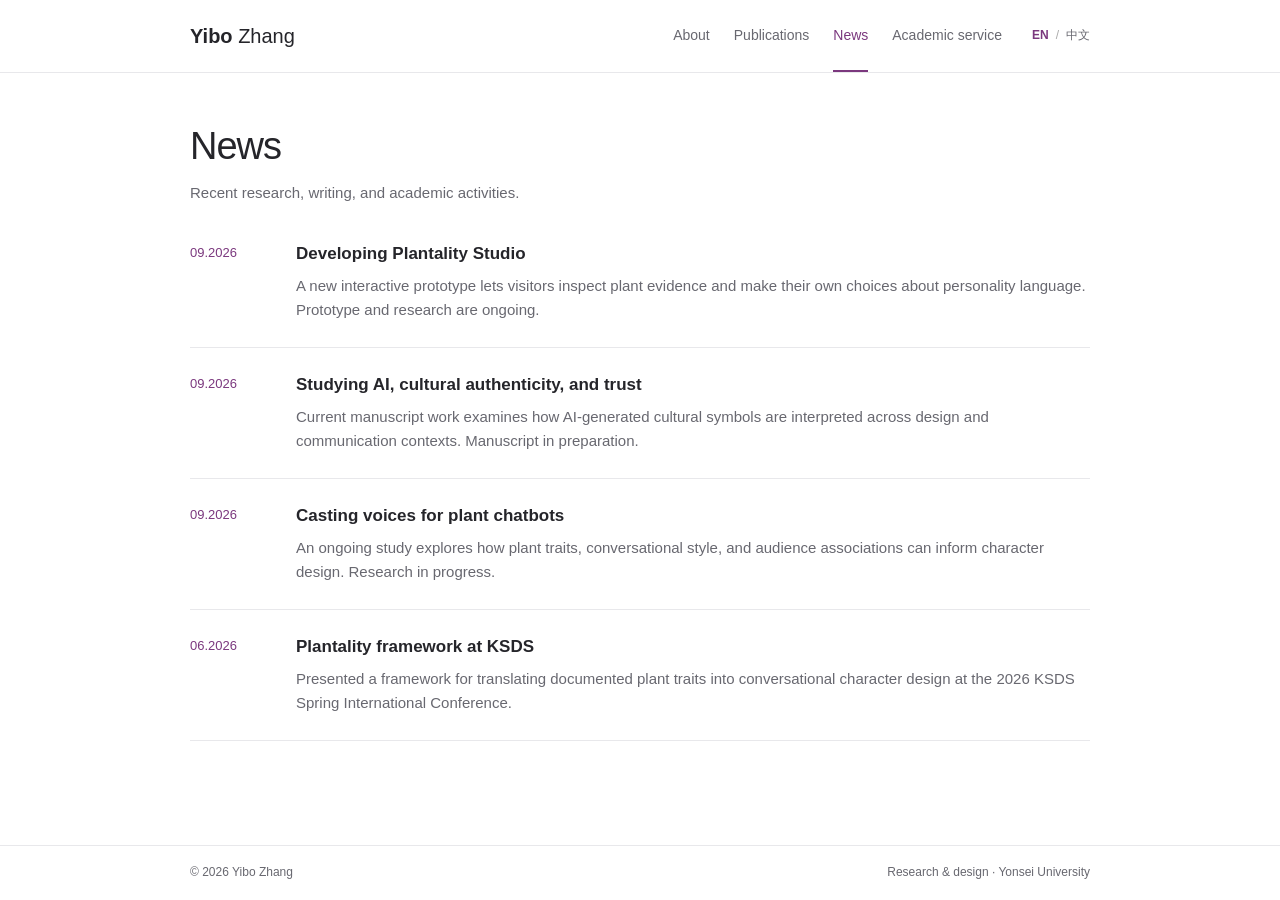
==== news.html @ 76201fa1 "Simplify academic homepage and update publication links Use a compact academic homepage with a small" ====
<!doctype html>
<html lang="en"><head><meta charset="utf-8"><meta name="viewport" content="width=device-width, initial-scale=1"><meta name="theme-color" content="#ffffff"><meta name="description" content="Yibo Zhang is a Ph.D. candidate in Visual Design at Yonsei University, researching human–AI interaction, more-than-human design, and inclusive experiences."><meta property="og:type" content="website"><meta property="og:title" content="Yibo Zhang · Yonsei University"><meta property="og:description" content="Ph.D. Candidate in Visual Design · Research and publications"><meta property="og:image" content="https://yibozhangdesign.github.io/assets/portrait.webp"><meta property="og:url" content="https://yibozhangdesign.github.io/news.html"><link rel="canonical" href="https://yibozhangdesign.github.io/news.html"><title>Yibo Zhang · Yonsei University</title><link rel="stylesheet" href="styles.css"><script type="application/ld+json">{"@context":"https://schema.org","@type":"Person","name":"Yibo Zhang","jobTitle":"Ph.D. Candidate in Visual Design","affiliation":{"@type":"Organization","name":"Yonsei University"},"url":"https://yibozhangdesign.github.io/"}</script><script src="script.js" defer></script></head>
<body data-page="news"><a class="skip-link" href="#main" data-i18n="skip">Skip to content</a><header class="site-header"><div class="nav-shell"><a class="site-name" href="index.html"><strong>Yibo</strong> Zhang</a><button class="menu-toggle" type="button" aria-expanded="false" aria-controls="primary-nav" data-i18n="menu">Menu</button><nav id="primary-nav" aria-label="Primary navigation"><a href="index.html" data-i18n="about">About</a><a href="publications.html" data-i18n="publications">Publications</a><a href="news.html" data-i18n="news" aria-current="page">News</a><a href="service.html" data-i18n="service">Academic service</a></nav><div class="language" role="group" aria-label="Language"><button type="button" data-lang="en" aria-pressed="true">EN</button><span aria-hidden="true">/</span><button type="button" data-lang="zh" aria-pressed="false">中文</button></div></div></header>
<main id="main" class="page"><header class="page-heading"><h1 data-i18n="news">News</h1><p class="page-description" data-i18n="newsIntro">Recent research, writing, and academic activities.</p></header><div id="updates-list"></div></main>
<footer class="site-footer"><div class="footer-inner"><span>© 2026 Yibo Zhang</span><span data-i18n="footer">Research &amp; design · Yonsei University</span></div></footer></body></html>
---- styles.css ----
:root{--ink:#25252a;--muted:#686870;--accent:#7b387e;--line:#e8e8eb;--paper:#fff;--soft:#f7f4f8;--width:900px}
*{box-sizing:border-box}html{scroll-behavior:smooth}body{margin:0;background:var(--paper);color:var(--ink);font-family:-apple-system,BlinkMacSystemFont,"Segoe UI","Noto Sans SC","Microsoft YaHei",sans-serif;font-size:16px;line-height:1.65;min-height:100vh;display:flex;flex-direction:column}a{color:var(--accent);text-decoration:none;text-underline-offset:4px}a:hover{text-decoration:underline}button{font:inherit;color:inherit;cursor:pointer}a:focus-visible,button:focus-visible{outline:2px solid var(--accent);outline-offset:4px}.skip-link{position:fixed;top:-100px;left:20px;z-index:20;padding:10px 20px;background:var(--paper);border:1px solid var(--accent)}.skip-link:focus{top:10px}.site-header{border-bottom:1px solid var(--line);background:var(--paper)}.nav-shell{max-width:var(--width);min-height:72px;margin:auto;display:flex;align-items:center;gap:30px}.site-name{font-size:20px;font-weight:300;white-space:nowrap;color:var(--ink);margin-right:auto}.site-name strong{font-weight:650}#primary-nav{display:flex;align-items:center;gap:24px}#primary-nav a{font-size:14px;color:var(--muted);padding:24px 0;position:relative;white-space:nowrap}#primary-nav a[aria-current="page"]{color:var(--accent)}#primary-nav a[aria-current="page"]:after{content:"";position:absolute;height:2px;background:var(--accent);bottom:0;left:0;right:0}.language{display:flex;gap:7px;align-items:center;font-size:12px;color:#aaa;white-space:nowrap}.language button{padding:6px 0;background:none;border:0;color:var(--muted);font-size:12px}.language button[aria-pressed="true"]{color:var(--accent);font-weight:650}.menu-toggle{display:none}.page{width:min(var(--width),calc(100% - 48px));margin:0 auto;padding:50px 0 72px;flex:1}.page-heading{margin-bottom:35px}.page-heading h1{margin:0 0 7px;font-size:38px;line-height:1.22;letter-spacing:-1px;font-weight:400}.home-page .page-heading h1{font-size:44px;font-weight:300}.page-heading h1 strong{font-weight:680}.affiliation{color:var(--accent);margin:8px 0 0;font-size:16px}.page-description{color:var(--muted);margin:12px 0 0;font-size:15px}.profile{display:grid;grid-template-columns:minmax(0,1fr) 190px;gap:48px;align-items:start}.bio p{margin:0 0 19px}.bio-lead{font-size:17px}.portrait{margin:2px 0 0}.portrait img{width:190px;height:190px;display:block;object-fit:cover;border-radius:4px}.portrait figcaption{font-size:12px;margin-top:11px;color:var(--muted);letter-spacing:.2px}.small-heading{font-size:17px;font-weight:600;margin:27px 0 8px}.interests{margin:0;padding-left:20px;font-size:15px}.interests li{margin:3px 0}.interests li::marker{color:var(--accent)}.home-links{display:flex;flex-wrap:wrap;gap:13px 26px;border-top:1px solid var(--line);margin-top:33px;padding-top:22px;font-size:14px}.home-links a:first-child{font-weight:600}.site-footer{border-top:1px solid var(--line);color:var(--muted);font-size:12px}.footer-inner{max-width:var(--width);margin:auto;display:flex;justify-content:space-between;gap:20px;padding:17px 0}.publication-tools{display:flex;align-items:center;justify-content:space-between;gap:20px;border-bottom:1px solid var(--line);padding-bottom:18px;margin-bottom:28px}.filters{display:flex;gap:7px;flex-wrap:wrap}.filters button{background:none;border:1px solid transparent;border-radius:3px;padding:5px 12px;font-size:13px;color:var(--muted)}.filters button[aria-pressed="true"]{background:var(--soft);border-color:#e8d9e9;color:var(--accent)}.filters button:hover{background:var(--soft)}.count{font-size:12px;color:var(--muted);margin:0;white-space:nowrap}.publication-year{display:grid;grid-template-columns:72px minmax(0,1fr);gap:22px;margin-bottom:34px}.publication-year>h2{font-weight:500;font-size:23px;color:var(--muted);margin:0;line-height:1.35}.publication{margin:0 0 27px;padding:0 0 25px;border-bottom:1px solid var(--line)}.publication:last-child{margin-bottom:0}.publication h3{font-size:16px;line-height:1.5;font-weight:600;margin:0 0 7px}.publication h3 a{color:var(--ink)}.publication h3 a:hover{color:var(--accent)}.authors{font-size:14px;margin:0 0 4px;color:var(--muted)}.authors strong{color:var(--ink);font-weight:600}.venue{margin:0;font-style:italic;font-size:13px;color:var(--muted)}.status{display:inline-block;font-style:normal;font-size:11px;background:var(--soft);color:var(--accent);padding:1px 7px;margin-left:9px;border-radius:3px}.paper-links{display:flex;align-items:baseline;flex-wrap:wrap;gap:12px;margin-top:9px;font-size:12px}.paper-links>a{border:1px solid #dbcbdc;border-radius:3px;padding:1px 8px}.paper-links>a:hover{background:var(--soft);text-decoration:none}.pending-link{color:var(--muted);font-size:11px}.publication-note{font-size:12px;color:var(--muted);margin:12px 0 0;max-width:720px}.news-item{display:grid;grid-template-columns:82px minmax(0,1fr);gap:24px;border-bottom:1px solid var(--line);padding:24px 0}.news-item:first-child{padding-top:0}.news-item time{color:var(--accent);font-size:13px;line-height:1.8}.news-item h2{font-size:17px;font-weight:600;line-height:1.5;margin:0 0 7px}.news-item p{font-size:15px;color:var(--muted);margin:0}.service-section{margin:0 0 38px}.service-section h2{font-size:22px;font-weight:500;margin:0 0 15px;letter-spacing:-.3px}.record-list{margin:0}.record-list>div{display:grid;grid-template-columns:82px minmax(0,1fr);gap:24px;padding:14px 0;border-bottom:1px solid var(--line)}.record-list dt{color:var(--muted);font-size:13px}.record-list dd{margin:0}.record-list strong{display:block;font-size:15px;font-weight:600}.record-list dd span{font-size:13px;color:var(--muted)}.honor-list{margin:0;padding-left:20px;font-size:14px;color:var(--muted)}.honor-list li{margin:9px 0}.honor-list li::marker{color:var(--accent)}
@media(min-width:1100px){.home-page{padding-top:60px;padding-bottom:62px}}
@media(max-width:960px){.nav-shell,.footer-inner{margin-left:24px;margin-right:24px}.nav-shell{gap:24px}#primary-nav{gap:20px}.profile{gap:35px}}
@media(max-width:700px){.nav-shell{min-height:65px;gap:18px;flex-wrap:wrap;position:relative}.site-name{font-size:19px}.menu-toggle{display:block;border:0;background:none;color:var(--muted);font-size:13px;padding:7px 0}.language{order:2}#primary-nav{display:none;order:3;width:100%;padding:0 0 14px;gap:18px;flex-wrap:wrap}#primary-nav.open{display:flex}#primary-nav a{padding:7px 0;font-size:13px}.page{padding-top:33px;padding-bottom:45px}.page-heading{margin-bottom:26px}.page-heading h1{font-size:32px}.home-page .page-heading h1{font-size:38px}.affiliation{font-size:14px}.profile{grid-template-columns:minmax(0,1fr) 140px;gap:22px}.portrait img{width:140px;height:140px}.portrait figcaption{font-size:11px}.bio p{font-size:15px}.bio-lead{font-size:16px}.interests{font-size:14px}.home-links{font-size:13px;gap:12px 22px}.footer-inner{font-size:11px;flex-wrap:wrap;padding:15px 0;gap:4px 20px}.publication-year{grid-template-columns:55px minmax(0,1fr);gap:16px}.publication-year>h2{font-size:20px}.publication-tools{gap:10px}.filters{gap:0}.filters button{padding:5px 9px}.news-item,.record-list>div{grid-template-columns:65px minmax(0,1fr);gap:15px}}
@media(max-width:480px){.profile{display:flex;flex-direction:column;gap:25px}.portrait{order:-1;display:flex;align-items:end;gap:16px}.portrait img{width:120px;height:120px}.portrait figcaption{margin-bottom:4px}.page-heading{margin-bottom:24px}.small-heading{margin-top:21px}.home-links{margin-top:25px;padding-top:20px}.publication-year{display:block}.publication-year>h2{margin-bottom:18px}.publication h3{font-size:15px}.authors{font-size:13px}.publication-note{font-size:11px}.count{font-size:11px}.news-item{display:block}.news-item time{display:block;margin-bottom:7px}.news-item h2{font-size:16px}.news-item p{font-size:14px}}
@media(prefers-reduced-motion:reduce){html{scroll-behavior:auto}}
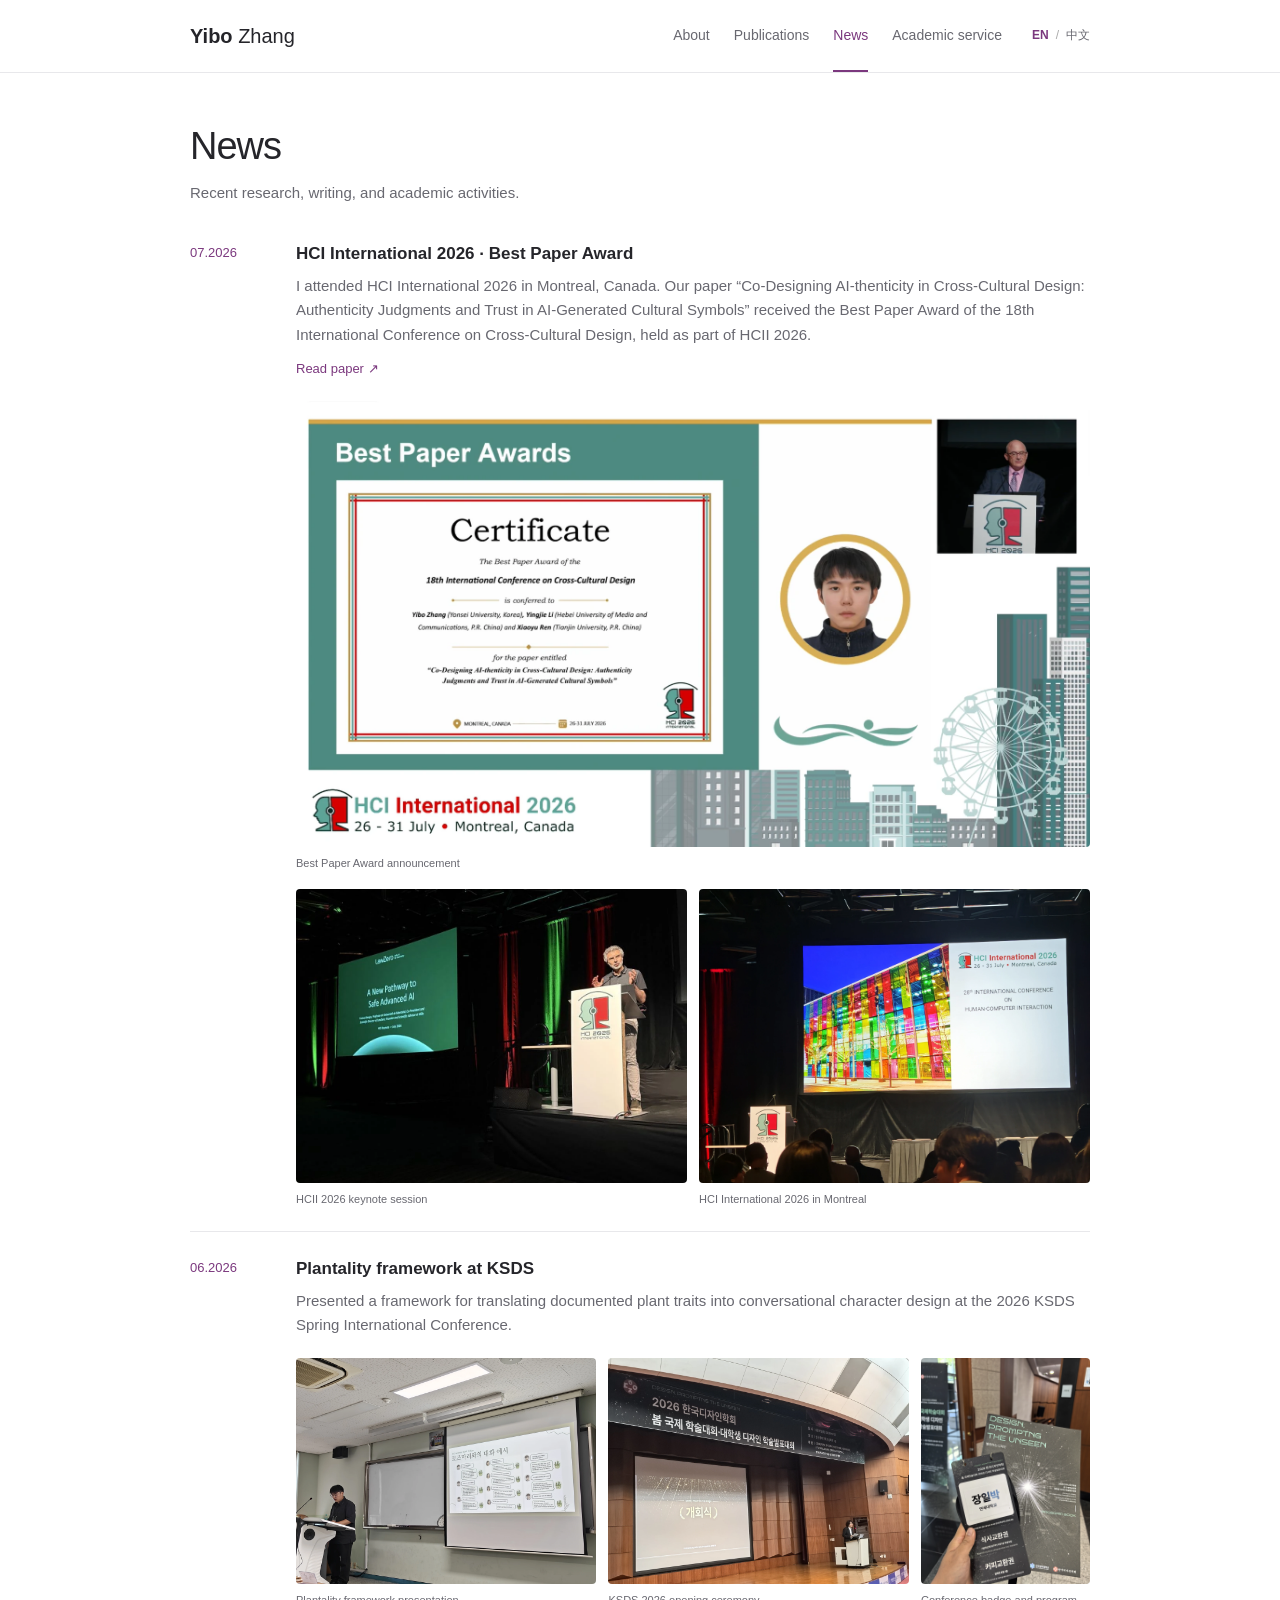
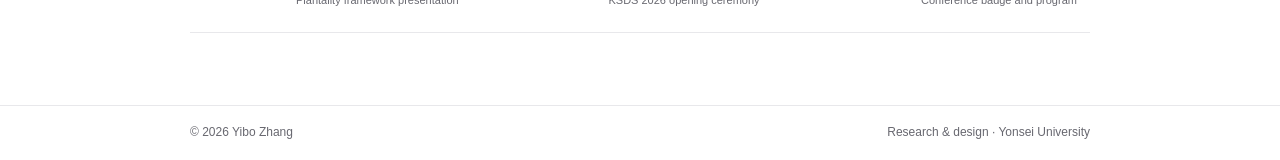
==== commit 7181f87c: "Refresh stylesheet and script versions for the HCII update" ====
--- a/news.html
+++ b/news.html
@@ -1,5 +1,5 @@
 <!doctype html>
-<html lang="en"><head><meta charset="utf-8"><meta name="viewport" content="width=device-width, initial-scale=1"><meta name="theme-color" content="#ffffff"><meta name="description" content="Yibo Zhang is a Ph.D. candidate in Visual Design at Yonsei University, researching human–AI interaction, more-than-human design, and inclusive experiences."><meta property="og:type" content="website"><meta property="og:title" content="Yibo Zhang · Yonsei University"><meta property="og:description" content="Ph.D. Candidate in Visual Design · Research and publications"><meta property="og:image" content="https://yibozhangdesign.github.io/assets/portrait.webp"><meta property="og:url" content="https://yibozhangdesign.github.io/news.html"><link rel="canonical" href="https://yibozhangdesign.github.io/news.html"><title>Yibo Zhang · Yonsei University</title><link rel="stylesheet" href="styles.css"><script type="application/ld+json">{"@context":"https://schema.org","@type":"Person","name":"Yibo Zhang","jobTitle":"Ph.D. Candidate in Visual Design","affiliation":{"@type":"Organization","name":"Yonsei University"},"url":"https://yibozhangdesign.github.io/"}</script><script src="script.js" defer></script></head>
+<html lang="en"><head><meta charset="utf-8"><meta name="viewport" content="width=device-width, initial-scale=1"><meta name="theme-color" content="#ffffff"><meta name="description" content="Yibo Zhang is a Ph.D. candidate in Visual Design at Yonsei University, researching human–AI interaction, more-than-human design, and inclusive experiences."><meta property="og:type" content="website"><meta property="og:title" content="Yibo Zhang · Yonsei University"><meta property="og:description" content="Ph.D. Candidate in Visual Design · Research and publications"><meta property="og:image" content="https://yibozhangdesign.github.io/assets/portrait.webp"><meta property="og:url" content="https://yibozhangdesign.github.io/news.html"><link rel="canonical" href="https://yibozhangdesign.github.io/news.html"><title>Yibo Zhang · Yonsei University</title><link rel="stylesheet" href="styles.css?v=20261002-hcii"><script type="application/ld+json">{"@context":"https://schema.org","@type":"Person","name":"Yibo Zhang","jobTitle":"Ph.D. Candidate in Visual Design","affiliation":{"@type":"Organization","name":"Yonsei University"},"url":"https://yibozhangdesign.github.io/"}</script><script src="script.js?v=20261002-hcii" defer></script></head>
 <body data-page="news"><a class="skip-link" href="#main" data-i18n="skip">Skip to content</a><header class="site-header"><div class="nav-shell"><a class="site-name" href="index.html"><strong>Yibo</strong> Zhang</a><button class="menu-toggle" type="button" aria-expanded="false" aria-controls="primary-nav" data-i18n="menu">Menu</button><nav id="primary-nav" aria-label="Primary navigation"><a href="index.html" data-i18n="about">About</a><a href="publications.html" data-i18n="publications">Publications</a><a href="news.html" data-i18n="news" aria-current="page">News</a><a href="service.html" data-i18n="service">Academic service</a></nav><div class="language" role="group" aria-label="Language"><button type="button" data-lang="en" aria-pressed="true">EN</button><span aria-hidden="true">/</span><button type="button" data-lang="zh" aria-pressed="false">中文</button></div></div></header>
 <main id="main" class="page"><header class="page-heading"><h1 data-i18n="news">News</h1><p class="page-description" data-i18n="newsIntro">Recent research, writing, and academic activities.</p></header><div id="updates-list"></div></main>
 <footer class="site-footer"><div class="footer-inner"><span>© 2026 Yibo Zhang</span><span data-i18n="footer">Research &amp; design · Yonsei University</span></div></footer></body></html>
--- a/styles.css
+++ b/styles.css
@@ -1,4 +1,8 @@
 :root{--ink:#25252a;--muted:#686870;--accent:#7b387e;--line:#e8e8eb;--paper:#fff;--soft:#f7f4f8;--width:900px}
+.news-content{min-width:0}.news-gallery{display:grid;grid-template-columns:4fr 4fr 2.25fr;gap:12px;margin-top:20px;align-items:start}.news-photo{min-width:0;margin:0}.news-photo a{display:block;border-radius:4px}.news-photo img{display:block;width:100%;height:auto;border-radius:4px;background:var(--soft)}.news-photo a:hover{outline:1px solid var(--accent);outline-offset:3px}.news-photo figcaption{color:var(--muted);font-size:11px;line-height:1.5;margin-top:8px}
+@media(max-width:600px){.news-gallery{grid-template-columns:1fr 1fr;gap:16px 12px}.news-photo:first-child{grid-column:1/-1}.news-photo:nth-child(3) img{max-height:220px;width:100%;object-fit:contain;object-position:top}.news-photo figcaption{font-size:11px}}
+.news-gallery-featured{grid-template-columns:1fr 1fr;gap:18px 12px}.news-gallery-featured .news-photo:first-child{grid-column:1/-1}.news-gallery-featured .news-photo img{max-height:none;object-fit:initial}
+.corresponding-mark{color:var(--accent);margin-left:2px}.author-legend{font-size:13px;color:var(--muted);margin:0 0 24px}.award-badge{display:inline-block;font-style:normal;font-size:12px;font-weight:600;color:#805614;background:#fbf3df;border:1px solid #e8d6a9;border-radius:3px;padding:2px 8px;margin-left:9px}.news-paper-link{display:inline-block;font-size:13px;margin-top:10px}
 *{box-sizing:border-box}html{scroll-behavior:smooth}body{margin:0;background:var(--paper);color:var(--ink);font-family:-apple-system,BlinkMacSystemFont,"Segoe UI","Noto Sans SC","Microsoft YaHei",sans-serif;font-size:16px;line-height:1.65;min-height:100vh;display:flex;flex-direction:column}a{color:var(--accent);text-decoration:none;text-underline-offset:4px}a:hover{text-decoration:underline}button{font:inherit;color:inherit;cursor:pointer}a:focus-visible,button:focus-visible{outline:2px solid var(--accent);outline-offset:4px}.skip-link{position:fixed;top:-100px;left:20px;z-index:20;padding:10px 20px;background:var(--paper);border:1px solid var(--accent)}.skip-link:focus{top:10px}.site-header{border-bottom:1px solid var(--line);background:var(--paper)}.nav-shell{max-width:var(--width);min-height:72px;margin:auto;display:flex;align-items:center;gap:30px}.site-name{font-size:20px;font-weight:300;white-space:nowrap;color:var(--ink);margin-right:auto}.site-name strong{font-weight:650}#primary-nav{display:flex;align-items:center;gap:24px}#primary-nav a{font-size:14px;color:var(--muted);padding:24px 0;position:relative;white-space:nowrap}#primary-nav a[aria-current="page"]{color:var(--accent)}#primary-nav a[aria-current="page"]:after{content:"";position:absolute;height:2px;background:var(--accent);bottom:0;left:0;right:0}.language{display:flex;gap:7px;align-items:center;font-size:12px;color:#aaa;white-space:nowrap}.language button{padding:6px 0;background:none;border:0;color:var(--muted);font-size:12px}.language button[aria-pressed="true"]{color:var(--accent);font-weight:650}.menu-toggle{display:none}.page{width:min(var(--width),calc(100% - 48px));margin:0 auto;padding:50px 0 72px;flex:1}.page-heading{margin-bottom:35px}.page-heading h1{margin:0 0 7px;font-size:38px;line-height:1.22;letter-spacing:-1px;font-weight:400}.home-page .page-heading h1{font-size:44px;font-weight:300}.page-heading h1 strong{font-weight:680}.affiliation{color:var(--accent);margin:8px 0 0;font-size:16px}.page-description{color:var(--muted);margin:12px 0 0;font-size:15px}.profile{display:grid;grid-template-columns:minmax(0,1fr) 190px;gap:48px;align-items:start}.bio p{margin:0 0 19px}.bio-lead{font-size:17px}.portrait{margin:2px 0 0}.portrait img{width:190px;height:190px;display:block;object-fit:cover;border-radius:4px}.portrait figcaption{font-size:12px;margin-top:11px;color:var(--muted);letter-spacing:.2px}.small-heading{font-size:17px;font-weight:600;margin:27px 0 8px}.interests{margin:0;padding-left:20px;font-size:15px}.interests li{margin:3px 0}.interests li::marker{color:var(--accent)}.home-links{display:flex;flex-wrap:wrap;gap:13px 26px;border-top:1px solid var(--line);margin-top:33px;padding-top:22px;font-size:14px}.home-links a:first-child{font-weight:600}.site-footer{border-top:1px solid var(--line);color:var(--muted);font-size:12px}.footer-inner{max-width:var(--width);margin:auto;display:flex;justify-content:space-between;gap:20px;padding:17px 0}.publication-tools{display:flex;align-items:center;justify-content:space-between;gap:20px;border-bottom:1px solid var(--line);padding-bottom:18px;margin-bottom:28px}.filters{display:flex;gap:7px;flex-wrap:wrap}.filters button{background:none;border:1px solid transparent;border-radius:3px;padding:5px 12px;font-size:13px;color:var(--muted)}.filters button[aria-pressed="true"]{background:var(--soft);border-color:#e8d9e9;color:var(--accent)}.filters button:hover{background:var(--soft)}.count{font-size:12px;color:var(--muted);margin:0;white-space:nowrap}.publication-year{display:grid;grid-template-columns:72px minmax(0,1fr);gap:22px;margin-bottom:34px}.publication-year>h2{font-weight:500;font-size:23px;color:var(--muted);margin:0;line-height:1.35}.publication{margin:0 0 27px;padding:0 0 25px;border-bottom:1px solid var(--line)}.publication:last-child{margin-bottom:0}.publication h3{font-size:16px;line-height:1.5;font-weight:600;margin:0 0 7px}.publication h3 a{color:var(--ink)}.publication h3 a:hover{color:var(--accent)}.authors{font-size:14px;margin:0 0 4px;color:var(--muted)}.authors strong{color:var(--ink);font-weight:600}.venue{margin:0;font-style:italic;font-size:13px;color:var(--muted)}.status{display:inline-block;font-style:normal;font-size:11px;background:var(--soft);color:var(--accent);padding:1px 7px;margin-left:9px;border-radius:3px}.paper-links{display:flex;align-items:baseline;flex-wrap:wrap;gap:12px;margin-top:9px;font-size:12px}.paper-links>a{border:1px solid #dbcbdc;border-radius:3px;padding:1px 8px}.paper-links>a:hover{background:var(--soft);text-decoration:none}.pending-link{color:var(--muted);font-size:11px}.publication-note{font-size:12px;color:var(--muted);margin:12px 0 0;max-width:720px}.news-item{display:grid;grid-template-columns:82px minmax(0,1fr);gap:24px;border-bottom:1px solid var(--line);padding:24px 0}.news-item:first-child{padding-top:0}.news-item time{color:var(--accent);font-size:13px;line-height:1.8}.news-item h2{font-size:17px;font-weight:600;line-height:1.5;margin:0 0 7px}.news-item p{font-size:15px;color:var(--muted);margin:0}.service-section{margin:0 0 38px}.service-section h2{font-size:22px;font-weight:500;margin:0 0 15px;letter-spacing:-.3px}.record-list{margin:0}.record-list>div{display:grid;grid-template-columns:82px minmax(0,1fr);gap:24px;padding:14px 0;border-bottom:1px solid var(--line)}.record-list dt{color:var(--muted);font-size:13px}.record-list dd{margin:0}.record-list strong{display:block;font-size:15px;font-weight:600}.record-list dd span{font-size:13px;color:var(--muted)}.honor-list{margin:0;padding-left:20px;font-size:14px;color:var(--muted)}.honor-list li{margin:9px 0}.honor-list li::marker{color:var(--accent)}
 @media(min-width:1100px){.home-page{padding-top:60px;padding-bottom:62px}}
 @media(max-width:960px){.nav-shell,.footer-inner{margin-left:24px;margin-right:24px}.nav-shell{gap:24px}#primary-nav{gap:20px}.profile{gap:35px}}
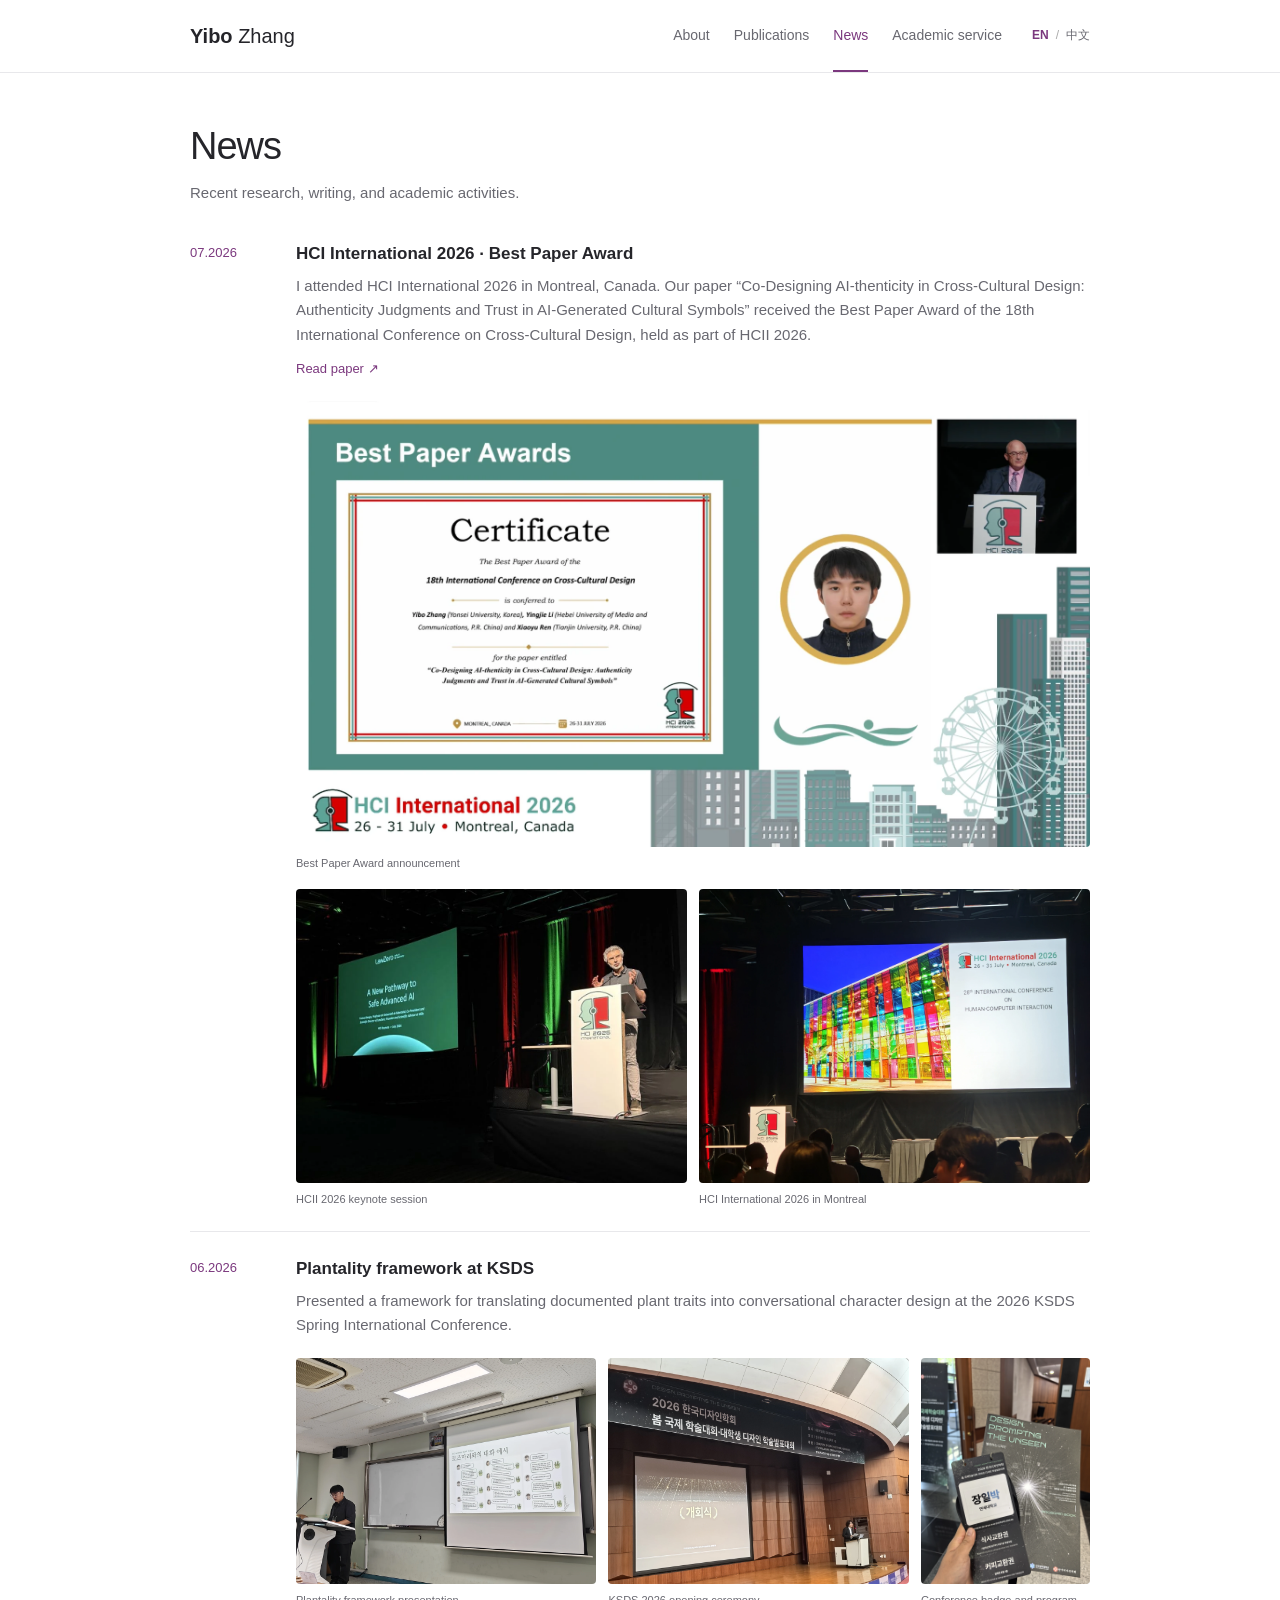
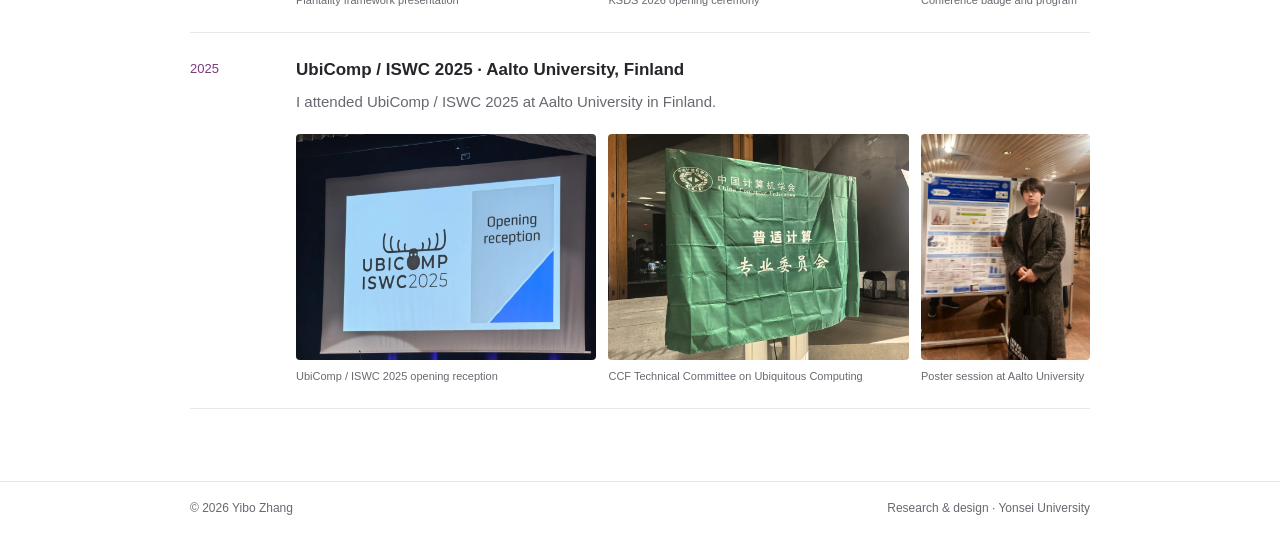
==== commit 2b4323ba: "Add bilingual UbiComp 2025 attendance news and photo gallery" ====
--- a/news.html
+++ b/news.html
@@ -1,5 +1,5 @@
 <!doctype html>
-<html lang="en"><head><meta charset="utf-8"><meta name="viewport" content="width=device-width, initial-scale=1"><meta name="theme-color" content="#ffffff"><meta name="description" content="Yibo Zhang is a Ph.D. candidate in Visual Design at Yonsei University, researching human–AI interaction, more-than-human design, and inclusive experiences."><meta property="og:type" content="website"><meta property="og:title" content="Yibo Zhang · Yonsei University"><meta property="og:description" content="Ph.D. Candidate in Visual Design · Research and publications"><meta property="og:image" content="https://yibozhangdesign.github.io/assets/portrait.webp"><meta property="og:url" content="https://yibozhangdesign.github.io/news.html"><link rel="canonical" href="https://yibozhangdesign.github.io/news.html"><title>Yibo Zhang · Yonsei University</title><link rel="stylesheet" href="styles.css?v=20261002-hcii"><script type="application/ld+json">{"@context":"https://schema.org","@type":"Person","name":"Yibo Zhang","jobTitle":"Ph.D. Candidate in Visual Design","affiliation":{"@type":"Organization","name":"Yonsei University"},"url":"https://yibozhangdesign.github.io/"}</script><script src="script.js?v=20261002-hcii" defer></script></head>
+<html lang="en"><head><meta charset="utf-8"><meta name="viewport" content="width=device-width, initial-scale=1"><meta name="theme-color" content="#ffffff"><meta name="description" content="Yibo Zhang is a Ph.D. candidate in Visual Design at Yonsei University, researching human–AI interaction, more-than-human design, and inclusive experiences."><meta property="og:type" content="website"><meta property="og:title" content="Yibo Zhang · Yonsei University"><meta property="og:description" content="Ph.D. Candidate in Visual Design · Research and publications"><meta property="og:image" content="https://yibozhangdesign.github.io/assets/portrait.webp"><meta property="og:url" content="https://yibozhangdesign.github.io/news.html"><link rel="canonical" href="https://yibozhangdesign.github.io/news.html"><title>Yibo Zhang · Yonsei University</title><link rel="stylesheet" href="styles.css?v=20261002-hcii"><script type="application/ld+json">{"@context":"https://schema.org","@type":"Person","name":"Yibo Zhang","jobTitle":"Ph.D. Candidate in Visual Design","affiliation":{"@type":"Organization","name":"Yonsei University"},"url":"https://yibozhangdesign.github.io/"}</script><script src="script.js?v=20261002-ubicomp" defer></script></head>
 <body data-page="news"><a class="skip-link" href="#main" data-i18n="skip">Skip to content</a><header class="site-header"><div class="nav-shell"><a class="site-name" href="index.html"><strong>Yibo</strong> Zhang</a><button class="menu-toggle" type="button" aria-expanded="false" aria-controls="primary-nav" data-i18n="menu">Menu</button><nav id="primary-nav" aria-label="Primary navigation"><a href="index.html" data-i18n="about">About</a><a href="publications.html" data-i18n="publications">Publications</a><a href="news.html" data-i18n="news" aria-current="page">News</a><a href="service.html" data-i18n="service">Academic service</a></nav><div class="language" role="group" aria-label="Language"><button type="button" data-lang="en" aria-pressed="true">EN</button><span aria-hidden="true">/</span><button type="button" data-lang="zh" aria-pressed="false">中文</button></div></div></header>
 <main id="main" class="page"><header class="page-heading"><h1 data-i18n="news">News</h1><p class="page-description" data-i18n="newsIntro">Recent research, writing, and academic activities.</p></header><div id="updates-list"></div></main>
 <footer class="site-footer"><div class="footer-inner"><span>© 2026 Yibo Zhang</span><span data-i18n="footer">Research &amp; design · Yonsei University</span></div></footer></body></html>
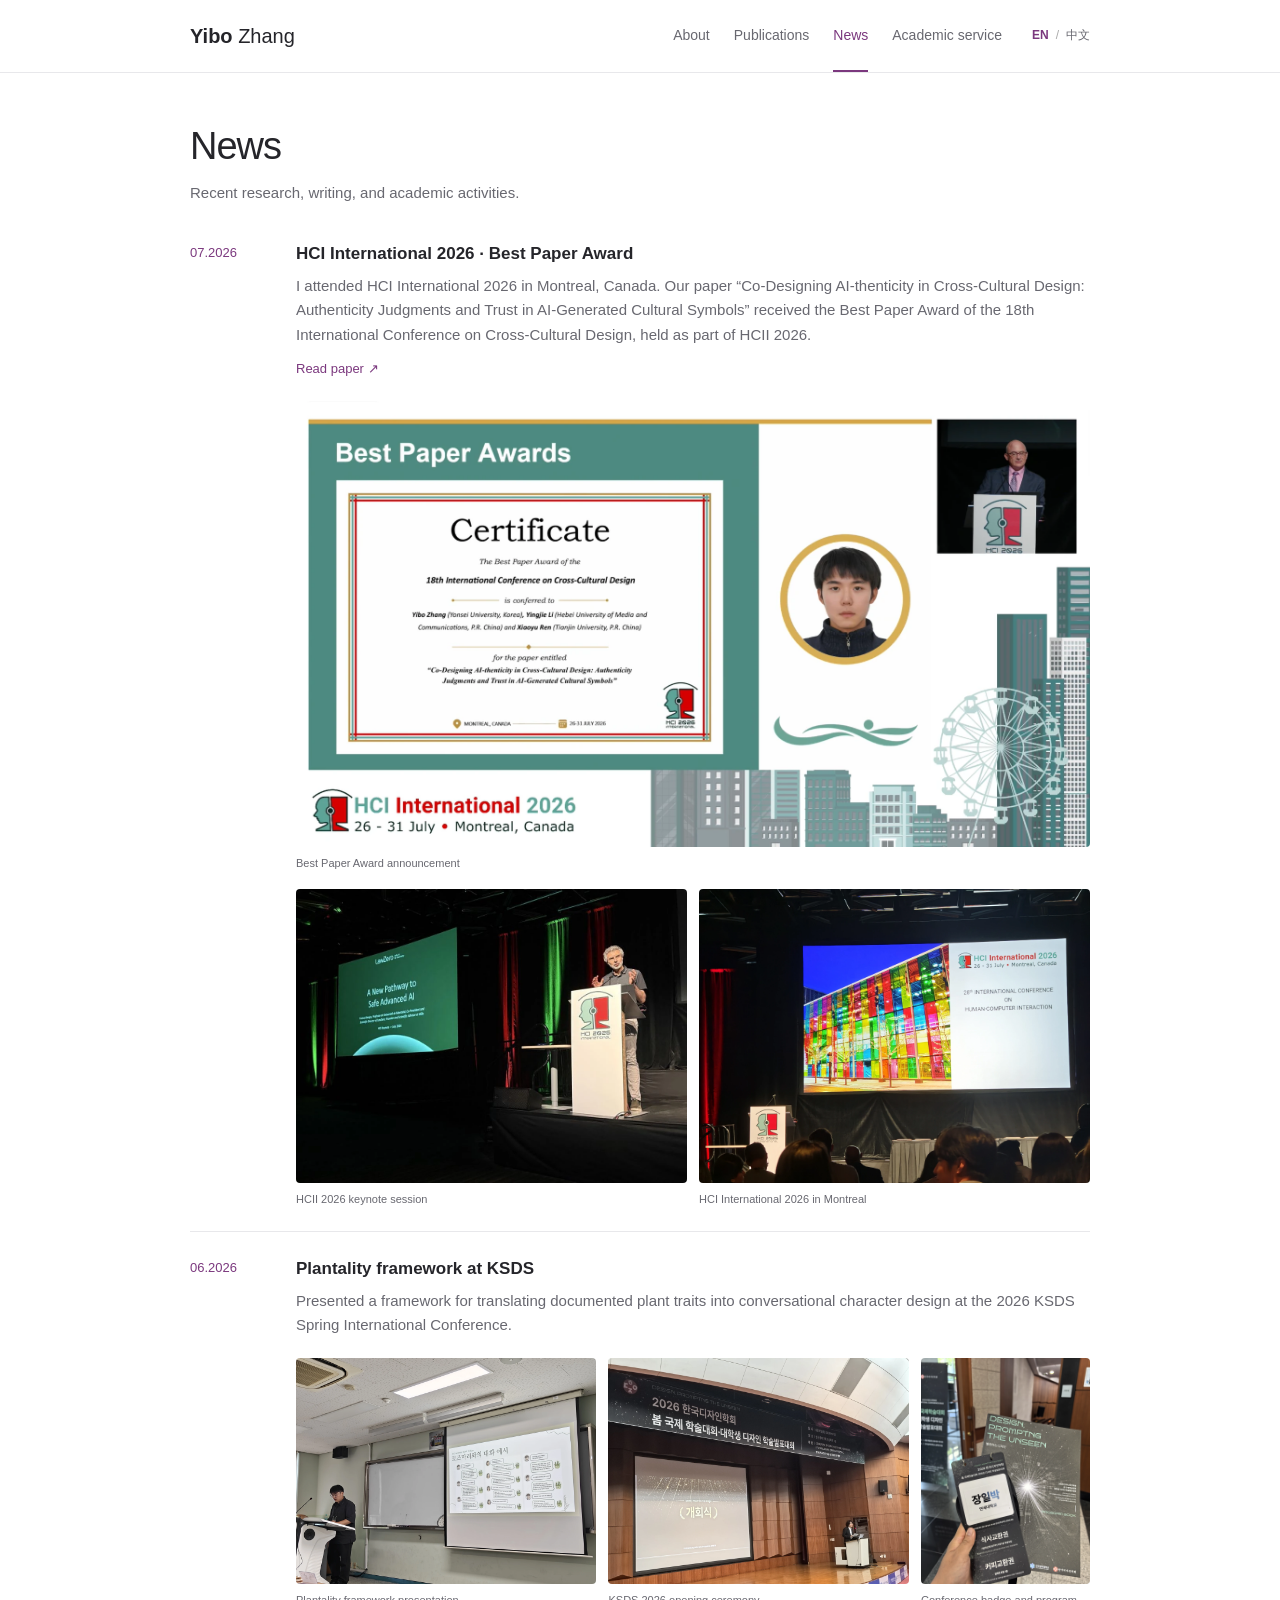
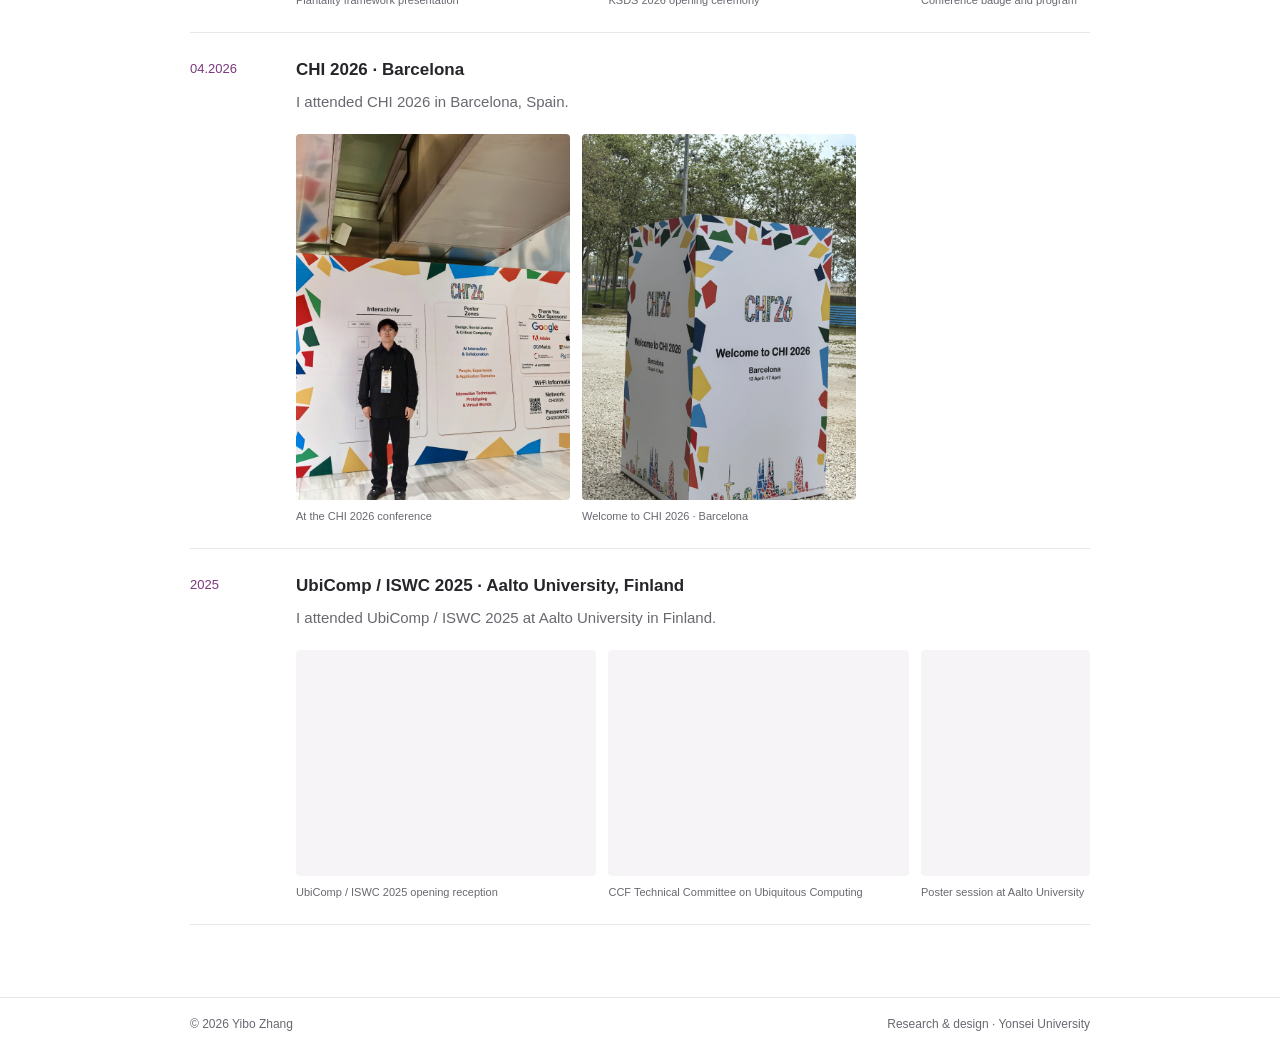
==== commit 89abfc3d: "Add bilingual CHI 2026 attendance news with photo gallery" ====
--- a/news.html
+++ b/news.html
@@ -1,5 +1,5 @@
 <!doctype html>
-<html lang="en"><head><meta charset="utf-8"><meta name="viewport" content="width=device-width, initial-scale=1"><meta name="theme-color" content="#ffffff"><meta name="description" content="Yibo Zhang is a Ph.D. candidate in Visual Design at Yonsei University, researching human–AI interaction, more-than-human design, and inclusive experiences."><meta property="og:type" content="website"><meta property="og:title" content="Yibo Zhang · Yonsei University"><meta property="og:description" content="Ph.D. Candidate in Visual Design · Research and publications"><meta property="og:image" content="https://yibozhangdesign.github.io/assets/portrait.webp"><meta property="og:url" content="https://yibozhangdesign.github.io/news.html"><link rel="canonical" href="https://yibozhangdesign.github.io/news.html"><title>Yibo Zhang · Yonsei University</title><link rel="stylesheet" href="styles.css?v=20261002-hcii"><script type="application/ld+json">{"@context":"https://schema.org","@type":"Person","name":"Yibo Zhang","jobTitle":"Ph.D. Candidate in Visual Design","affiliation":{"@type":"Organization","name":"Yonsei University"},"url":"https://yibozhangdesign.github.io/"}</script><script src="script.js?v=20261002-ubicomp" defer></script></head>
+<html lang="en"><head><meta charset="utf-8"><meta name="viewport" content="width=device-width, initial-scale=1"><meta name="theme-color" content="#ffffff"><meta name="description" content="Yibo Zhang is a Ph.D. candidate in Visual Design at Yonsei University, researching human–AI interaction, more-than-human design, and inclusive experiences."><meta property="og:type" content="website"><meta property="og:title" content="Yibo Zhang · Yonsei University"><meta property="og:description" content="Ph.D. Candidate in Visual Design · Research and publications"><meta property="og:image" content="https://yibozhangdesign.github.io/assets/portrait.webp"><meta property="og:url" content="https://yibozhangdesign.github.io/news.html"><link rel="canonical" href="https://yibozhangdesign.github.io/news.html"><title>Yibo Zhang · Yonsei University</title><link rel="stylesheet" href="styles.css?v=20261002-chi"><script type="application/ld+json">{"@context":"https://schema.org","@type":"Person","name":"Yibo Zhang","jobTitle":"Ph.D. Candidate in Visual Design","affiliation":{"@type":"Organization","name":"Yonsei University"},"url":"https://yibozhangdesign.github.io/"}</script><script src="script.js?v=20261002-chi" defer></script></head>
 <body data-page="news"><a class="skip-link" href="#main" data-i18n="skip">Skip to content</a><header class="site-header"><div class="nav-shell"><a class="site-name" href="index.html"><strong>Yibo</strong> Zhang</a><button class="menu-toggle" type="button" aria-expanded="false" aria-controls="primary-nav" data-i18n="menu">Menu</button><nav id="primary-nav" aria-label="Primary navigation"><a href="index.html" data-i18n="about">About</a><a href="publications.html" data-i18n="publications">Publications</a><a href="news.html" data-i18n="news" aria-current="page">News</a><a href="service.html" data-i18n="service">Academic service</a></nav><div class="language" role="group" aria-label="Language"><button type="button" data-lang="en" aria-pressed="true">EN</button><span aria-hidden="true">/</span><button type="button" data-lang="zh" aria-pressed="false">中文</button></div></div></header>
 <main id="main" class="page"><header class="page-heading"><h1 data-i18n="news">News</h1><p class="page-description" data-i18n="newsIntro">Recent research, writing, and academic activities.</p></header><div id="updates-list"></div></main>
 <footer class="site-footer"><div class="footer-inner"><span>© 2026 Yibo Zhang</span><span data-i18n="footer">Research &amp; design · Yonsei University</span></div></footer></body></html>
--- a/styles.css
+++ b/styles.css
@@ -2,6 +2,7 @@
 .news-content{min-width:0}.news-gallery{display:grid;grid-template-columns:4fr 4fr 2.25fr;gap:12px;margin-top:20px;align-items:start}.news-photo{min-width:0;margin:0}.news-photo a{display:block;border-radius:4px}.news-photo img{display:block;width:100%;height:auto;border-radius:4px;background:var(--soft)}.news-photo a:hover{outline:1px solid var(--accent);outline-offset:3px}.news-photo figcaption{color:var(--muted);font-size:11px;line-height:1.5;margin-top:8px}
 @media(max-width:600px){.news-gallery{grid-template-columns:1fr 1fr;gap:16px 12px}.news-photo:first-child{grid-column:1/-1}.news-photo:nth-child(3) img{max-height:220px;width:100%;object-fit:contain;object-position:top}.news-photo figcaption{font-size:11px}}
 .news-gallery-featured{grid-template-columns:1fr 1fr;gap:18px 12px}.news-gallery-featured .news-photo:first-child{grid-column:1/-1}.news-gallery-featured .news-photo img{max-height:none;object-fit:initial}
+.news-gallery-pair{grid-template-columns:1fr 1fr;max-width:560px}.news-gallery-pair .news-photo:first-child{grid-column:auto}
 .corresponding-mark{color:var(--accent);margin-left:2px}.author-legend{font-size:13px;color:var(--muted);margin:0 0 24px}.award-badge{display:inline-block;font-style:normal;font-size:12px;font-weight:600;color:#805614;background:#fbf3df;border:1px solid #e8d6a9;border-radius:3px;padding:2px 8px;margin-left:9px}.news-paper-link{display:inline-block;font-size:13px;margin-top:10px}
 *{box-sizing:border-box}html{scroll-behavior:smooth}body{margin:0;background:var(--paper);color:var(--ink);font-family:-apple-system,BlinkMacSystemFont,"Segoe UI","Noto Sans SC","Microsoft YaHei",sans-serif;font-size:16px;line-height:1.65;min-height:100vh;display:flex;flex-direction:column}a{color:var(--accent);text-decoration:none;text-underline-offset:4px}a:hover{text-decoration:underline}button{font:inherit;color:inherit;cursor:pointer}a:focus-visible,button:focus-visible{outline:2px solid var(--accent);outline-offset:4px}.skip-link{position:fixed;top:-100px;left:20px;z-index:20;padding:10px 20px;background:var(--paper);border:1px solid var(--accent)}.skip-link:focus{top:10px}.site-header{border-bottom:1px solid var(--line);background:var(--paper)}.nav-shell{max-width:var(--width);min-height:72px;margin:auto;display:flex;align-items:center;gap:30px}.site-name{font-size:20px;font-weight:300;white-space:nowrap;color:var(--ink);margin-right:auto}.site-name strong{font-weight:650}#primary-nav{display:flex;align-items:center;gap:24px}#primary-nav a{font-size:14px;color:var(--muted);padding:24px 0;position:relative;white-space:nowrap}#primary-nav a[aria-current="page"]{color:var(--accent)}#primary-nav a[aria-current="page"]:after{content:"";position:absolute;height:2px;background:var(--accent);bottom:0;left:0;right:0}.language{display:flex;gap:7px;align-items:center;font-size:12px;color:#aaa;white-space:nowrap}.language button{padding:6px 0;background:none;border:0;color:var(--muted);font-size:12px}.language button[aria-pressed="true"]{color:var(--accent);font-weight:650}.menu-toggle{display:none}.page{width:min(var(--width),calc(100% - 48px));margin:0 auto;padding:50px 0 72px;flex:1}.page-heading{margin-bottom:35px}.page-heading h1{margin:0 0 7px;font-size:38px;line-height:1.22;letter-spacing:-1px;font-weight:400}.home-page .page-heading h1{font-size:44px;font-weight:300}.page-heading h1 strong{font-weight:680}.affiliation{color:var(--accent);margin:8px 0 0;font-size:16px}.page-description{color:var(--muted);margin:12px 0 0;font-size:15px}.profile{display:grid;grid-template-columns:minmax(0,1fr) 190px;gap:48px;align-items:start}.bio p{margin:0 0 19px}.bio-lead{font-size:17px}.portrait{margin:2px 0 0}.portrait img{width:190px;height:190px;display:block;object-fit:cover;border-radius:4px}.portrait figcaption{font-size:12px;margin-top:11px;color:var(--muted);letter-spacing:.2px}.small-heading{font-size:17px;font-weight:600;margin:27px 0 8px}.interests{margin:0;padding-left:20px;font-size:15px}.interests li{margin:3px 0}.interests li::marker{color:var(--accent)}.home-links{display:flex;flex-wrap:wrap;gap:13px 26px;border-top:1px solid var(--line);margin-top:33px;padding-top:22px;font-size:14px}.home-links a:first-child{font-weight:600}.site-footer{border-top:1px solid var(--line);color:var(--muted);font-size:12px}.footer-inner{max-width:var(--width);margin:auto;display:flex;justify-content:space-between;gap:20px;padding:17px 0}.publication-tools{display:flex;align-items:center;justify-content:space-between;gap:20px;border-bottom:1px solid var(--line);padding-bottom:18px;margin-bottom:28px}.filters{display:flex;gap:7px;flex-wrap:wrap}.filters button{background:none;border:1px solid transparent;border-radius:3px;padding:5px 12px;font-size:13px;color:var(--muted)}.filters button[aria-pressed="true"]{background:var(--soft);border-color:#e8d9e9;color:var(--accent)}.filters button:hover{background:var(--soft)}.count{font-size:12px;color:var(--muted);margin:0;white-space:nowrap}.publication-year{display:grid;grid-template-columns:72px minmax(0,1fr);gap:22px;margin-bottom:34px}.publication-year>h2{font-weight:500;font-size:23px;color:var(--muted);margin:0;line-height:1.35}.publication{margin:0 0 27px;padding:0 0 25px;border-bottom:1px solid var(--line)}.publication:last-child{margin-bottom:0}.publication h3{font-size:16px;line-height:1.5;font-weight:600;margin:0 0 7px}.publication h3 a{color:var(--ink)}.publication h3 a:hover{color:var(--accent)}.authors{font-size:14px;margin:0 0 4px;color:var(--muted)}.authors strong{color:var(--ink);font-weight:600}.venue{margin:0;font-style:italic;font-size:13px;color:var(--muted)}.status{display:inline-block;font-style:normal;font-size:11px;background:var(--soft);color:var(--accent);padding:1px 7px;margin-left:9px;border-radius:3px}.paper-links{display:flex;align-items:baseline;flex-wrap:wrap;gap:12px;margin-top:9px;font-size:12px}.paper-links>a{border:1px solid #dbcbdc;border-radius:3px;padding:1px 8px}.paper-links>a:hover{background:var(--soft);text-decoration:none}.pending-link{color:var(--muted);font-size:11px}.publication-note{font-size:12px;color:var(--muted);margin:12px 0 0;max-width:720px}.news-item{display:grid;grid-template-columns:82px minmax(0,1fr);gap:24px;border-bottom:1px solid var(--line);padding:24px 0}.news-item:first-child{padding-top:0}.news-item time{color:var(--accent);font-size:13px;line-height:1.8}.news-item h2{font-size:17px;font-weight:600;line-height:1.5;margin:0 0 7px}.news-item p{font-size:15px;color:var(--muted);margin:0}.service-section{margin:0 0 38px}.service-section h2{font-size:22px;font-weight:500;margin:0 0 15px;letter-spacing:-.3px}.record-list{margin:0}.record-list>div{display:grid;grid-template-columns:82px minmax(0,1fr);gap:24px;padding:14px 0;border-bottom:1px solid var(--line)}.record-list dt{color:var(--muted);font-size:13px}.record-list dd{margin:0}.record-list strong{display:block;font-size:15px;font-weight:600}.record-list dd span{font-size:13px;color:var(--muted)}.honor-list{margin:0;padding-left:20px;font-size:14px;color:var(--muted)}.honor-list li{margin:9px 0}.honor-list li::marker{color:var(--accent)}
 @media(min-width:1100px){.home-page{padding-top:60px;padding-bottom:62px}}
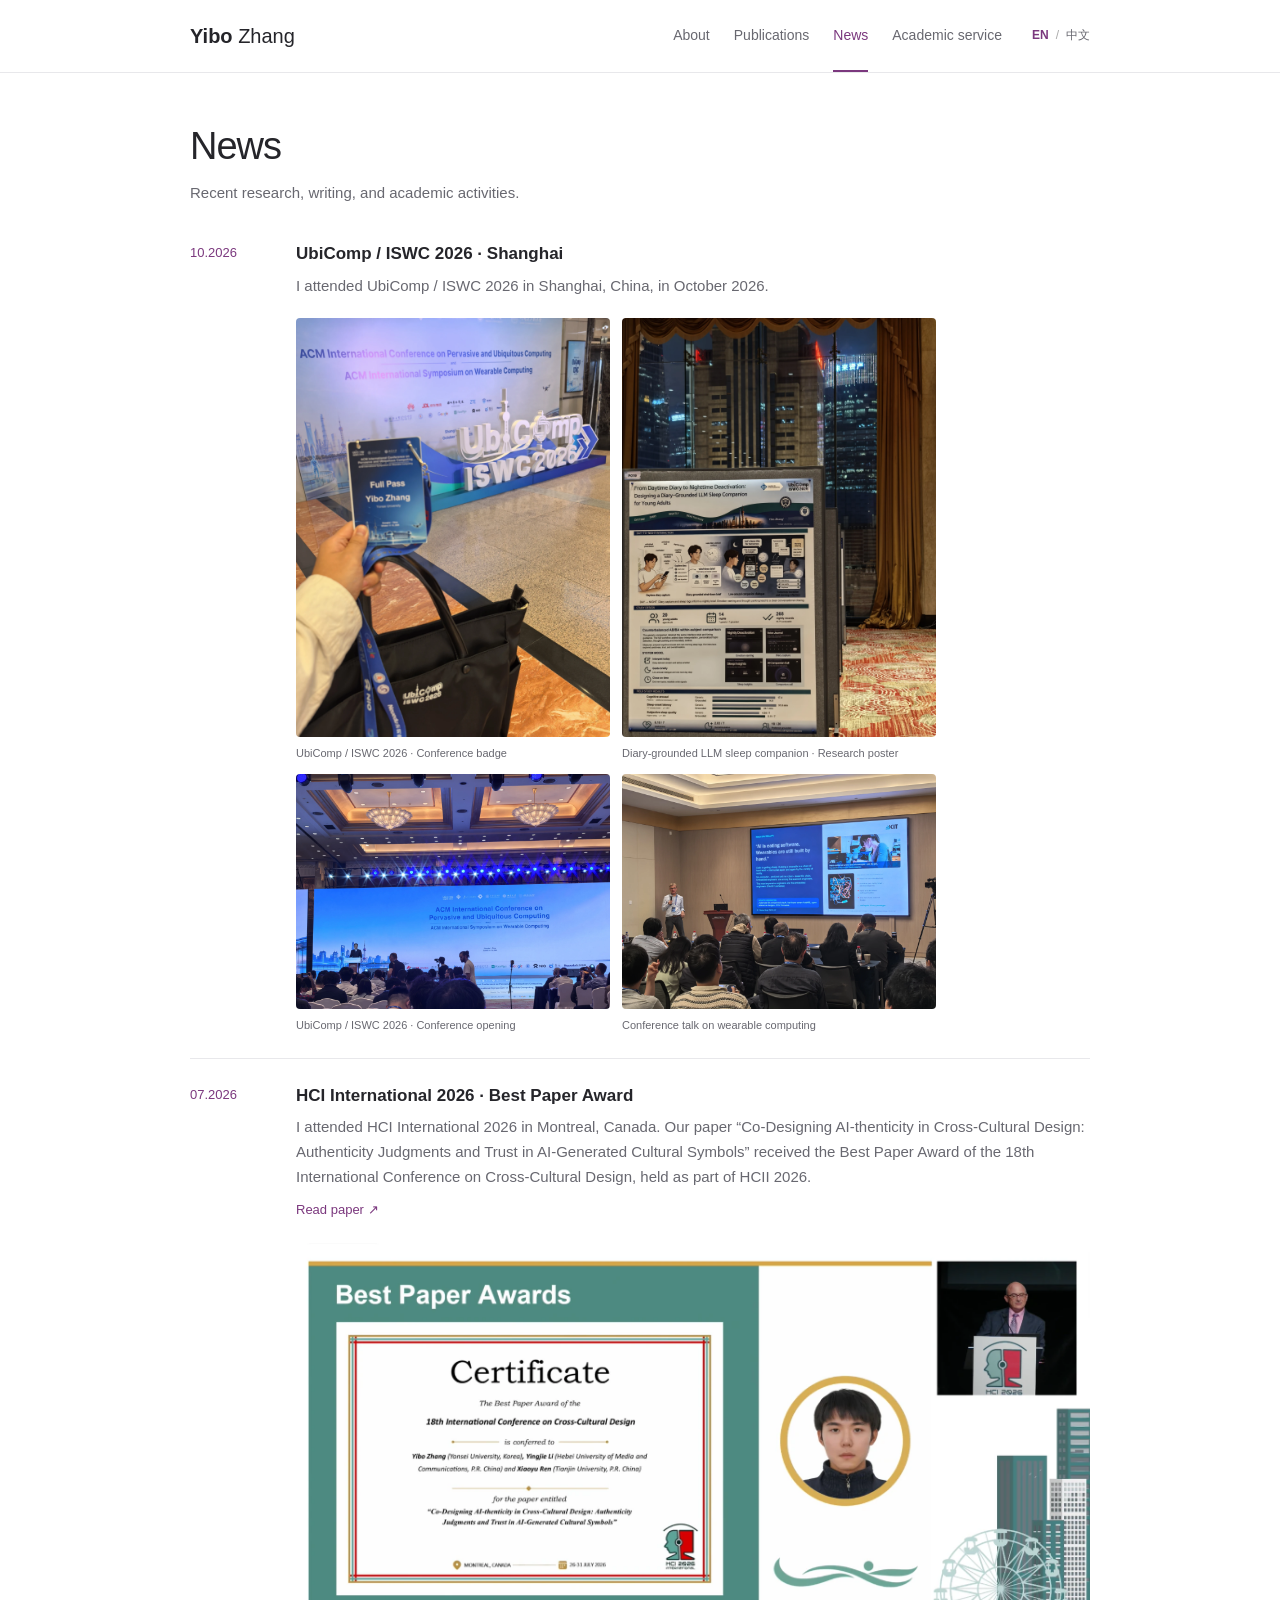
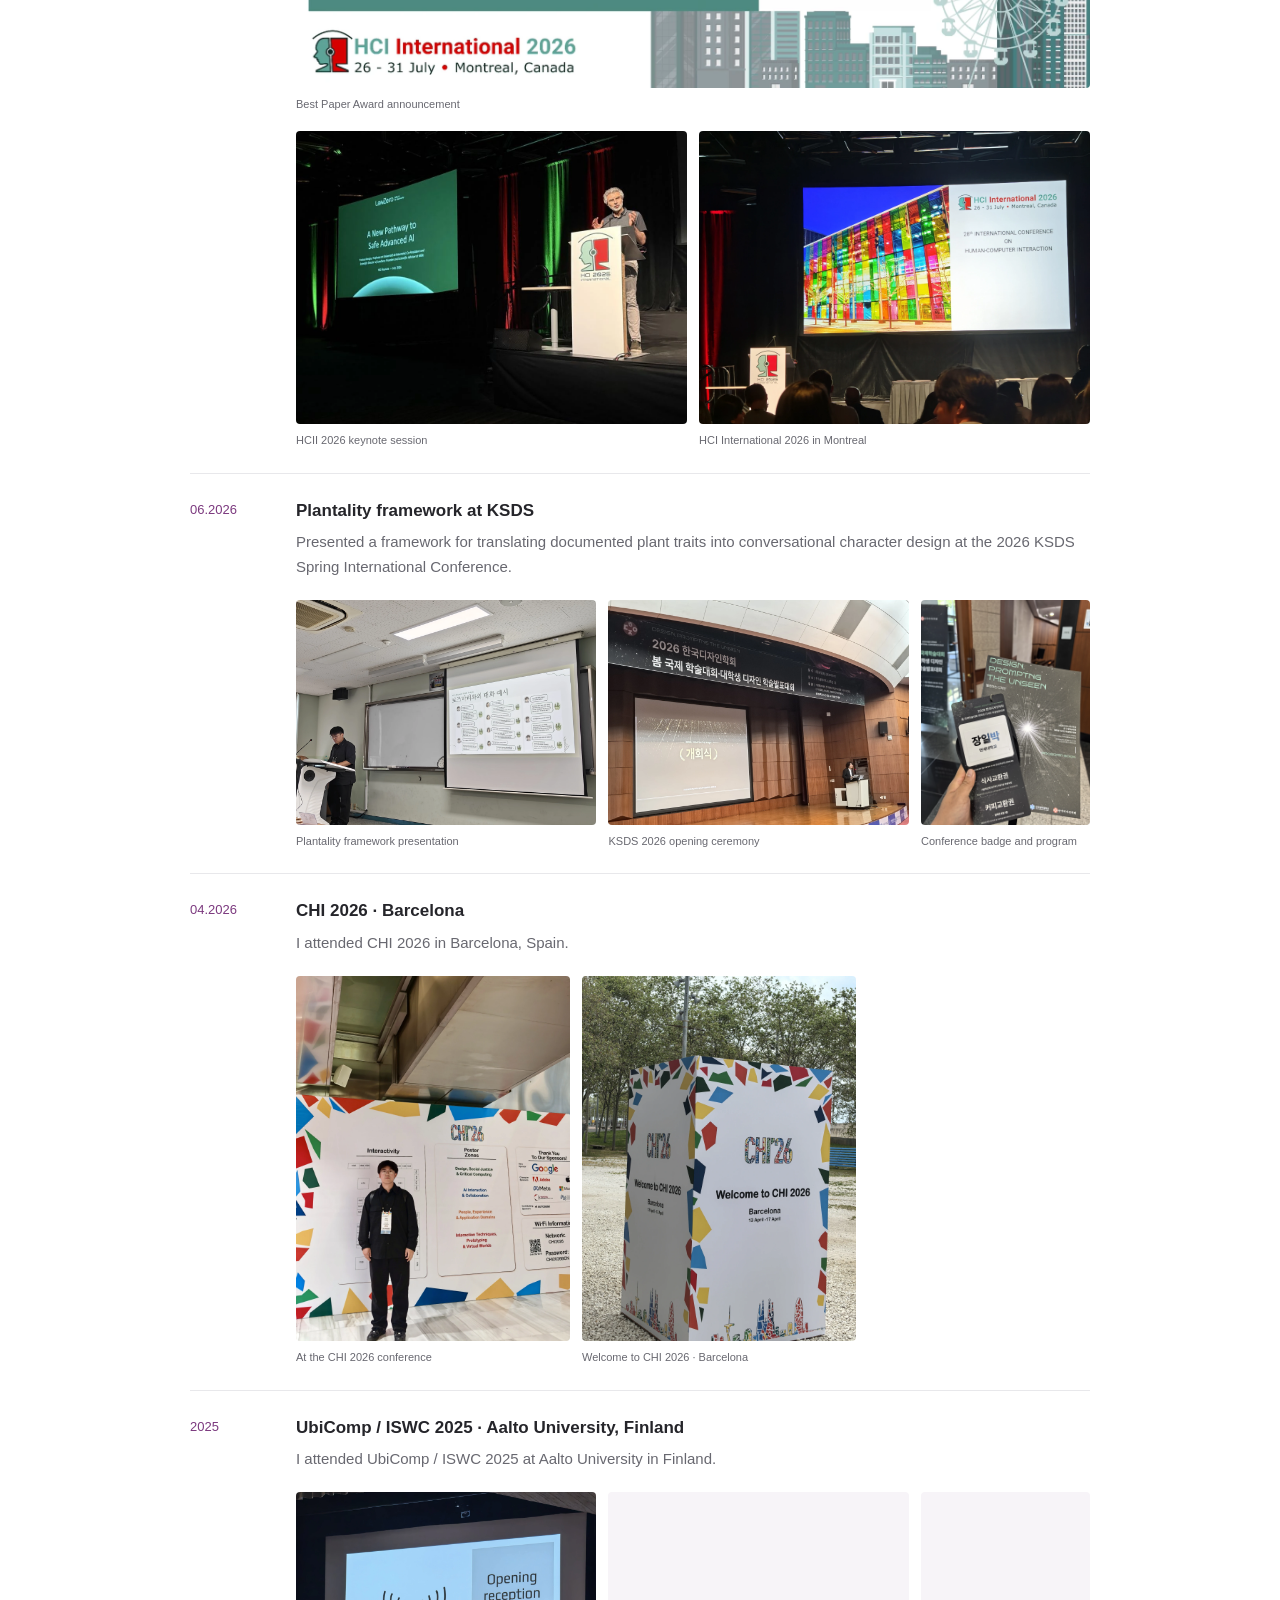
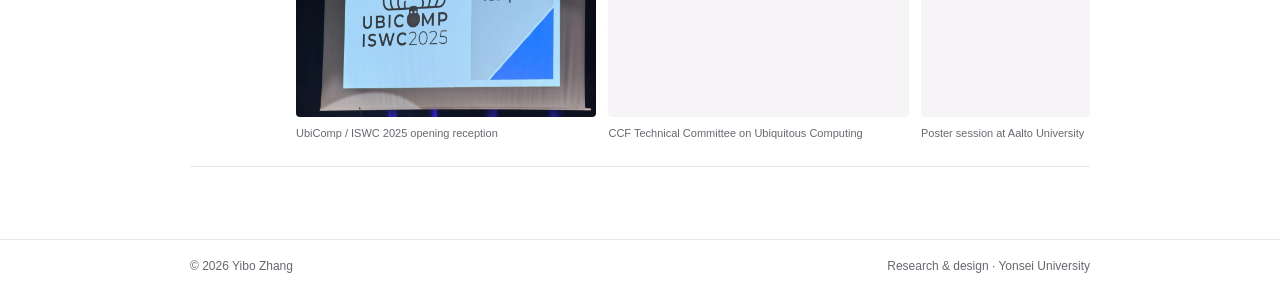
==== commit 15f22dd6: "Update publications and Shanghai UbiComp news" ====
--- a/news.html
+++ b/news.html
@@ -1,5 +1,5 @@
 <!doctype html>
-<html lang="en"><head><meta charset="utf-8"><meta name="viewport" content="width=device-width, initial-scale=1"><meta name="theme-color" content="#ffffff"><meta name="description" content="Yibo Zhang is a Ph.D. candidate in Visual Design at Yonsei University, researching human–AI interaction, more-than-human design, and inclusive experiences."><meta property="og:type" content="website"><meta property="og:title" content="Yibo Zhang · Yonsei University"><meta property="og:description" content="Ph.D. Candidate in Visual Design · Research and publications"><meta property="og:image" content="https://yibozhangdesign.github.io/assets/portrait.webp"><meta property="og:url" content="https://yibozhangdesign.github.io/news.html"><link rel="canonical" href="https://yibozhangdesign.github.io/news.html"><title>Yibo Zhang · Yonsei University</title><link rel="stylesheet" href="styles.css?v=20261002-chi"><script type="application/ld+json">{"@context":"https://schema.org","@type":"Person","name":"Yibo Zhang","jobTitle":"Ph.D. Candidate in Visual Design","affiliation":{"@type":"Organization","name":"Yonsei University"},"url":"https://yibozhangdesign.github.io/"}</script><script src="script.js?v=20261002-chi" defer></script></head>
+<html lang="en"><head><meta charset="utf-8"><meta name="viewport" content="width=device-width, initial-scale=1"><meta name="theme-color" content="#ffffff"><meta name="description" content="Yibo Zhang is a Ph.D. candidate in Visual Design at Yonsei University, researching human–AI interaction, more-than-human design, and inclusive experiences."><meta property="og:type" content="website"><meta property="og:title" content="Yibo Zhang · Yonsei University"><meta property="og:description" content="Ph.D. Candidate in Visual Design · Research and publications"><meta property="og:image" content="https://yibozhangdesign.github.io/assets/portrait.webp"><meta property="og:url" content="https://yibozhangdesign.github.io/news.html"><link rel="canonical" href="https://yibozhangdesign.github.io/news.html"><title>Yibo Zhang · Yonsei University</title><link rel="stylesheet" href="styles.css?v=20261112-shanghai"><script type="application/ld+json">{"@context":"https://schema.org","@type":"Person","name":"Yibo Zhang","jobTitle":"Ph.D. Candidate in Visual Design","affiliation":{"@type":"Organization","name":"Yonsei University"},"url":"https://yibozhangdesign.github.io/"}</script><script src="script.js?v=20261112-shanghai" defer></script></head>
 <body data-page="news"><a class="skip-link" href="#main" data-i18n="skip">Skip to content</a><header class="site-header"><div class="nav-shell"><a class="site-name" href="index.html"><strong>Yibo</strong> Zhang</a><button class="menu-toggle" type="button" aria-expanded="false" aria-controls="primary-nav" data-i18n="menu">Menu</button><nav id="primary-nav" aria-label="Primary navigation"><a href="index.html" data-i18n="about">About</a><a href="publications.html" data-i18n="publications">Publications</a><a href="news.html" data-i18n="news" aria-current="page">News</a><a href="service.html" data-i18n="service">Academic service</a></nav><div class="language" role="group" aria-label="Language"><button type="button" data-lang="en" aria-pressed="true">EN</button><span aria-hidden="true">/</span><button type="button" data-lang="zh" aria-pressed="false">中文</button></div></div></header>
 <main id="main" class="page"><header class="page-heading"><h1 data-i18n="news">News</h1><p class="page-description" data-i18n="newsIntro">Recent research, writing, and academic activities.</p></header><div id="updates-list"></div></main>
 <footer class="site-footer"><div class="footer-inner"><span>© 2026 Yibo Zhang</span><span data-i18n="footer">Research &amp; design · Yonsei University</span></div></footer></body></html>
--- a/styles.css
+++ b/styles.css
@@ -1,12 +1,15 @@
-:root{--ink:#25252a;--muted:#686870;--accent:#7b387e;--line:#e8e8eb;--paper:#fff;--soft:#f7f4f8;--width:900px}
-.news-content{min-width:0}.news-gallery{display:grid;grid-template-columns:4fr 4fr 2.25fr;gap:12px;margin-top:20px;align-items:start}.news-photo{min-width:0;margin:0}.news-photo a{display:block;border-radius:4px}.news-photo img{display:block;width:100%;height:auto;border-radius:4px;background:var(--soft)}.news-photo a:hover{outline:1px solid var(--accent);outline-offset:3px}.news-photo figcaption{color:var(--muted);font-size:11px;line-height:1.5;margin-top:8px}
-@media(max-width:600px){.news-gallery{grid-template-columns:1fr 1fr;gap:16px 12px}.news-photo:first-child{grid-column:1/-1}.news-photo:nth-child(3) img{max-height:220px;width:100%;object-fit:contain;object-position:top}.news-photo figcaption{font-size:11px}}
-.news-gallery-featured{grid-template-columns:1fr 1fr;gap:18px 12px}.news-gallery-featured .news-photo:first-child{grid-column:1/-1}.news-gallery-featured .news-photo img{max-height:none;object-fit:initial}
-.news-gallery-pair{grid-template-columns:1fr 1fr;max-width:560px}.news-gallery-pair .news-photo:first-child{grid-column:auto}
-.corresponding-mark{color:var(--accent);margin-left:2px}.author-legend{font-size:13px;color:var(--muted);margin:0 0 24px}.award-badge{display:inline-block;font-style:normal;font-size:12px;font-weight:600;color:#805614;background:#fbf3df;border:1px solid #e8d6a9;border-radius:3px;padding:2px 8px;margin-left:9px}.news-paper-link{display:inline-block;font-size:13px;margin-top:10px}
-*{box-sizing:border-box}html{scroll-behavior:smooth}body{margin:0;background:var(--paper);color:var(--ink);font-family:-apple-system,BlinkMacSystemFont,"Segoe UI","Noto Sans SC","Microsoft YaHei",sans-serif;font-size:16px;line-height:1.65;min-height:100vh;display:flex;flex-direction:column}a{color:var(--accent);text-decoration:none;text-underline-offset:4px}a:hover{text-decoration:underline}button{font:inherit;color:inherit;cursor:pointer}a:focus-visible,button:focus-visible{outline:2px solid var(--accent);outline-offset:4px}.skip-link{position:fixed;top:-100px;left:20px;z-index:20;padding:10px 20px;background:var(--paper);border:1px solid var(--accent)}.skip-link:focus{top:10px}.site-header{border-bottom:1px solid var(--line);background:var(--paper)}.nav-shell{max-width:var(--width);min-height:72px;margin:auto;display:flex;align-items:center;gap:30px}.site-name{font-size:20px;font-weight:300;white-space:nowrap;color:var(--ink);margin-right:auto}.site-name strong{font-weight:650}#primary-nav{display:flex;align-items:center;gap:24px}#primary-nav a{font-size:14px;color:var(--muted);padding:24px 0;position:relative;white-space:nowrap}#primary-nav a[aria-current="page"]{color:var(--accent)}#primary-nav a[aria-current="page"]:after{content:"";position:absolute;height:2px;background:var(--accent);bottom:0;left:0;right:0}.language{display:flex;gap:7px;align-items:center;font-size:12px;color:#aaa;white-space:nowrap}.language button{padding:6px 0;background:none;border:0;color:var(--muted);font-size:12px}.language button[aria-pressed="true"]{color:var(--accent);font-weight:650}.menu-toggle{display:none}.page{width:min(var(--width),calc(100% - 48px));margin:0 auto;padding:50px 0 72px;flex:1}.page-heading{margin-bottom:35px}.page-heading h1{margin:0 0 7px;font-size:38px;line-height:1.22;letter-spacing:-1px;font-weight:400}.home-page .page-heading h1{font-size:44px;font-weight:300}.page-heading h1 strong{font-weight:680}.affiliation{color:var(--accent);margin:8px 0 0;font-size:16px}.page-description{color:var(--muted);margin:12px 0 0;font-size:15px}.profile{display:grid;grid-template-columns:minmax(0,1fr) 190px;gap:48px;align-items:start}.bio p{margin:0 0 19px}.bio-lead{font-size:17px}.portrait{margin:2px 0 0}.portrait img{width:190px;height:190px;display:block;object-fit:cover;border-radius:4px}.portrait figcaption{font-size:12px;margin-top:11px;color:var(--muted);letter-spacing:.2px}.small-heading{font-size:17px;font-weight:600;margin:27px 0 8px}.interests{margin:0;padding-left:20px;font-size:15px}.interests li{margin:3px 0}.interests li::marker{color:var(--accent)}.home-links{display:flex;flex-wrap:wrap;gap:13px 26px;border-top:1px solid var(--line);margin-top:33px;padding-top:22px;font-size:14px}.home-links a:first-child{font-weight:600}.site-footer{border-top:1px solid var(--line);color:var(--muted);font-size:12px}.footer-inner{max-width:var(--width);margin:auto;display:flex;justify-content:space-between;gap:20px;padding:17px 0}.publication-tools{display:flex;align-items:center;justify-content:space-between;gap:20px;border-bottom:1px solid var(--line);padding-bottom:18px;margin-bottom:28px}.filters{display:flex;gap:7px;flex-wrap:wrap}.filters button{background:none;border:1px solid transparent;border-radius:3px;padding:5px 12px;font-size:13px;color:var(--muted)}.filters button[aria-pressed="true"]{background:var(--soft);border-color:#e8d9e9;color:var(--accent)}.filters button:hover{background:var(--soft)}.count{font-size:12px;color:var(--muted);margin:0;white-space:nowrap}.publication-year{display:grid;grid-template-columns:72px minmax(0,1fr);gap:22px;margin-bottom:34px}.publication-year>h2{font-weight:500;font-size:23px;color:var(--muted);margin:0;line-height:1.35}.publication{margin:0 0 27px;padding:0 0 25px;border-bottom:1px solid var(--line)}.publication:last-child{margin-bottom:0}.publication h3{font-size:16px;line-height:1.5;font-weight:600;margin:0 0 7px}.publication h3 a{color:var(--ink)}.publication h3 a:hover{color:var(--accent)}.authors{font-size:14px;margin:0 0 4px;color:var(--muted)}.authors strong{color:var(--ink);font-weight:600}.venue{margin:0;font-style:italic;font-size:13px;color:var(--muted)}.status{display:inline-block;font-style:normal;font-size:11px;background:var(--soft);color:var(--accent);padding:1px 7px;margin-left:9px;border-radius:3px}.paper-links{display:flex;align-items:baseline;flex-wrap:wrap;gap:12px;margin-top:9px;font-size:12px}.paper-links>a{border:1px solid #dbcbdc;border-radius:3px;padding:1px 8px}.paper-links>a:hover{background:var(--soft);text-decoration:none}.pending-link{color:var(--muted);font-size:11px}.publication-note{font-size:12px;color:var(--muted);margin:12px 0 0;max-width:720px}.news-item{display:grid;grid-template-columns:82px minmax(0,1fr);gap:24px;border-bottom:1px solid var(--line);padding:24px 0}.news-item:first-child{padding-top:0}.news-item time{color:var(--accent);font-size:13px;line-height:1.8}.news-item h2{font-size:17px;font-weight:600;line-height:1.5;margin:0 0 7px}.news-item p{font-size:15px;color:var(--muted);margin:0}.service-section{margin:0 0 38px}.service-section h2{font-size:22px;font-weight:500;margin:0 0 15px;letter-spacing:-.3px}.record-list{margin:0}.record-list>div{display:grid;grid-template-columns:82px minmax(0,1fr);gap:24px;padding:14px 0;border-bottom:1px solid var(--line)}.record-list dt{color:var(--muted);font-size:13px}.record-list dd{margin:0}.record-list strong{display:block;font-size:15px;font-weight:600}.record-list dd span{font-size:13px;color:var(--muted)}.honor-list{margin:0;padding-left:20px;font-size:14px;color:var(--muted)}.honor-list li{margin:9px 0}.honor-list li::marker{color:var(--accent)}
-@media(min-width:1100px){.home-page{padding-top:60px;padding-bottom:62px}}
-@media(max-width:960px){.nav-shell,.footer-inner{margin-left:24px;margin-right:24px}.nav-shell{gap:24px}#primary-nav{gap:20px}.profile{gap:35px}}
-@media(max-width:700px){.nav-shell{min-height:65px;gap:18px;flex-wrap:wrap;position:relative}.site-name{font-size:19px}.menu-toggle{display:block;border:0;background:none;color:var(--muted);font-size:13px;padding:7px 0}.language{order:2}#primary-nav{display:none;order:3;width:100%;padding:0 0 14px;gap:18px;flex-wrap:wrap}#primary-nav.open{display:flex}#primary-nav a{padding:7px 0;font-size:13px}.page{padding-top:33px;padding-bottom:45px}.page-heading{margin-bottom:26px}.page-heading h1{font-size:32px}.home-page .page-heading h1{font-size:38px}.affiliation{font-size:14px}.profile{grid-template-columns:minmax(0,1fr) 140px;gap:22px}.portrait img{width:140px;height:140px}.portrait figcaption{font-size:11px}.bio p{font-size:15px}.bio-lead{font-size:16px}.interests{font-size:14px}.home-links{font-size:13px;gap:12px 22px}.footer-inner{font-size:11px;flex-wrap:wrap;padding:15px 0;gap:4px 20px}.publication-year{grid-template-columns:55px minmax(0,1fr);gap:16px}.publication-year>h2{font-size:20px}.publication-tools{gap:10px}.filters{gap:0}.filters button{padding:5px 9px}.news-item,.record-list>div{grid-template-columns:65px minmax(0,1fr);gap:15px}}
-@media(max-width:480px){.profile{display:flex;flex-direction:column;gap:25px}.portrait{order:-1;display:flex;align-items:end;gap:16px}.portrait img{width:120px;height:120px}.portrait figcaption{margin-bottom:4px}.page-heading{margin-bottom:24px}.small-heading{margin-top:21px}.home-links{margin-top:25px;padding-top:20px}.publication-year{display:block}.publication-year>h2{margin-bottom:18px}.publication h3{font-size:15px}.authors{font-size:13px}.publication-note{font-size:11px}.count{font-size:11px}.news-item{display:block}.news-item time{display:block;margin-bottom:7px}.news-item h2{font-size:16px}.news-item p{font-size:14px}}
-@media(prefers-reduced-motion:reduce){html{scroll-behavior:auto}}
+:root{--ink:#25252a;--muted:#686870;--accent:#7b387e;--line:#e8e8eb;--paper:#fff;--soft:#f7f4f8;--width:900px}
+.date-range span{display:block;white-space:nowrap}.funding-record{margin:0;font-size:15px}.funding-record strong{display:block;font-weight:600}.funding-record span{display:block;font-size:14px;color:var(--muted);margin-top:4px}
+.news-content{min-width:0}.news-gallery{display:grid;grid-template-columns:4fr 4fr 2.25fr;gap:12px;margin-top:20px;align-items:start}.news-photo{min-width:0;margin:0}.news-photo a{display:block;border-radius:4px}.news-photo img{display:block;width:100%;height:auto;border-radius:4px;background:var(--soft)}.news-photo a:hover{outline:1px solid var(--accent);outline-offset:3px}.news-photo figcaption{color:var(--muted);font-size:11px;line-height:1.5;margin-top:8px}
+@media(max-width:600px){.news-gallery{grid-template-columns:1fr 1fr;gap:16px 12px}.news-photo:first-child{grid-column:1/-1}.news-photo:nth-child(3) img{max-height:220px;width:100%;object-fit:contain;object-position:top}.news-photo figcaption{font-size:11px}}
+.news-gallery-featured{grid-template-columns:1fr 1fr;gap:18px 12px}.news-gallery-featured .news-photo:first-child{grid-column:1/-1}.news-gallery-featured .news-photo img{max-height:none;object-fit:initial}
+.news-gallery-pair{grid-template-columns:1fr 1fr;max-width:560px}.news-gallery-pair .news-photo:first-child{grid-column:auto}
+.corresponding-mark{color:var(--accent);margin-left:2px}.author-legend{font-size:13px;color:var(--muted);margin:0 0 24px}.award-badge{display:inline-block;font-style:normal;font-size:12px;font-weight:600;color:#805614;background:#fbf3df;border:1px solid #e8d6a9;border-radius:3px;padding:2px 8px;margin-left:9px}.news-paper-link{display:inline-block;font-size:13px;margin-top:10px}
+*{box-sizing:border-box}html{scroll-behavior:smooth}body{margin:0;background:var(--paper);color:var(--ink);font-family:-apple-system,BlinkMacSystemFont,"Segoe UI","Noto Sans SC","Microsoft YaHei",sans-serif;font-size:16px;line-height:1.65;min-height:100vh;display:flex;flex-direction:column}a{color:var(--accent);text-decoration:none;text-underline-offset:4px}a:hover{text-decoration:underline}button{font:inherit;color:inherit;cursor:pointer}a:focus-visible,button:focus-visible{outline:2px solid var(--accent);outline-offset:4px}.skip-link{position:fixed;top:-100px;left:20px;z-index:20;padding:10px 20px;background:var(--paper);border:1px solid var(--accent)}.skip-link:focus{top:10px}.site-header{border-bottom:1px solid var(--line);background:var(--paper)}.nav-shell{max-width:var(--width);min-height:72px;margin:auto;display:flex;align-items:center;gap:30px}.site-name{font-size:20px;font-weight:300;white-space:nowrap;color:var(--ink);margin-right:auto}.site-name strong{font-weight:650}#primary-nav{display:flex;align-items:center;gap:24px}#primary-nav a{font-size:14px;color:var(--muted);padding:24px 0;position:relative;white-space:nowrap}#primary-nav a[aria-current="page"]{color:var(--accent)}#primary-nav a[aria-current="page"]:after{content:"";position:absolute;height:2px;background:var(--accent);bottom:0;left:0;right:0}.language{display:flex;gap:7px;align-items:center;font-size:12px;color:#aaa;white-space:nowrap}.language button{padding:6px 0;background:none;border:0;color:var(--muted);font-size:12px}.language button[aria-pressed="true"]{color:var(--accent);font-weight:650}.menu-toggle{display:none}.page{width:min(var(--width),calc(100% - 48px));margin:0 auto;padding:50px 0 72px;flex:1}.page-heading{margin-bottom:35px}.page-heading h1{margin:0 0 7px;font-size:38px;line-height:1.22;letter-spacing:-1px;font-weight:400}.home-page .page-heading h1{font-size:44px;font-weight:300}.page-heading h1 strong{font-weight:680}.affiliation{color:var(--accent);margin:8px 0 0;font-size:16px}.page-description{color:var(--muted);margin:12px 0 0;font-size:15px}.profile{display:grid;grid-template-columns:minmax(0,1fr) 190px;gap:48px;align-items:start}.bio p{margin:0 0 19px}.bio-lead{font-size:17px}.portrait{margin:2px 0 0}.portrait img{width:190px;height:190px;display:block;object-fit:cover;border-radius:4px}.portrait figcaption{font-size:12px;margin-top:11px;color:var(--muted);letter-spacing:.2px}.small-heading{font-size:17px;font-weight:600;margin:27px 0 8px}.interests{margin:0;padding-left:20px;font-size:15px}.interests li{margin:3px 0}.interests li::marker{color:var(--accent)}.home-links{display:flex;flex-wrap:wrap;gap:13px 26px;border-top:1px solid var(--line);margin-top:33px;padding-top:22px;font-size:14px}.home-links a:first-child{font-weight:600}.site-footer{border-top:1px solid var(--line);color:var(--muted);font-size:12px}.footer-inner{max-width:var(--width);margin:auto;display:flex;justify-content:space-between;gap:20px;padding:17px 0}.publication-tools{display:flex;align-items:center;justify-content:space-between;gap:20px;border-bottom:1px solid var(--line);padding-bottom:18px;margin-bottom:28px}.filters{display:flex;gap:7px;flex-wrap:wrap}.filters button{background:none;border:1px solid transparent;border-radius:3px;padding:5px 12px;font-size:13px;color:var(--muted)}.filters button[aria-pressed="true"]{background:var(--soft);border-color:#e8d9e9;color:var(--accent)}.filters button:hover{background:var(--soft)}.count{font-size:12px;color:var(--muted);margin:0;white-space:nowrap}.publication-year{display:grid;grid-template-columns:72px minmax(0,1fr);gap:22px;margin-bottom:34px}.publication-year>h2{font-weight:500;font-size:23px;color:var(--muted);margin:0;line-height:1.35}.publication{margin:0 0 27px;padding:0 0 25px;border-bottom:1px solid var(--line)}.publication:last-child{margin-bottom:0}.publication h3{font-size:16px;line-height:1.5;font-weight:600;margin:0 0 7px}.publication h3 a{color:var(--ink)}.publication h3 a:hover{color:var(--accent)}.authors{font-size:14px;margin:0 0 4px;color:var(--muted)}.authors strong{color:var(--ink);font-weight:600}.venue{margin:0;font-style:italic;font-size:13px;color:var(--muted)}.status{display:inline-block;font-style:normal;font-size:11px;background:var(--soft);color:var(--accent);padding:1px 7px;margin-left:9px;border-radius:3px}.paper-links{display:flex;align-items:baseline;flex-wrap:wrap;gap:12px;margin-top:9px;font-size:12px}.paper-links>a{border:1px solid #dbcbdc;border-radius:3px;padding:1px 8px}.paper-links>a:hover{background:var(--soft);text-decoration:none}.pending-link{color:var(--muted);font-size:11px}.publication-note{font-size:12px;color:var(--muted);margin:12px 0 0;max-width:720px}.news-item{display:grid;grid-template-columns:82px minmax(0,1fr);gap:24px;border-bottom:1px solid var(--line);padding:24px 0}.news-item:first-child{padding-top:0}.news-item time{color:var(--accent);font-size:13px;line-height:1.8}.news-item h2{font-size:17px;font-weight:600;line-height:1.5;margin:0 0 7px}.news-item p{font-size:15px;color:var(--muted);margin:0}.service-section{margin:0 0 38px}.service-section h2{font-size:22px;font-weight:500;margin:0 0 15px;letter-spacing:-.3px}.record-list{margin:0}.record-list>div{display:grid;grid-template-columns:82px minmax(0,1fr);gap:24px;padding:14px 0;border-bottom:1px solid var(--line)}.record-list dt{color:var(--muted);font-size:13px}.record-list dd{margin:0}.record-list strong{display:block;font-size:15px;font-weight:600}.record-list dd span{font-size:13px;color:var(--muted)}.honor-list{margin:0;padding-left:20px;font-size:14px;color:var(--muted)}.honor-list li{margin:9px 0}.honor-list li::marker{color:var(--accent)}
+@media(min-width:1100px){.home-page{padding-top:60px;padding-bottom:62px}}
+@media(max-width:960px){.nav-shell,.footer-inner{margin-left:24px;margin-right:24px}.nav-shell{gap:24px}#primary-nav{gap:20px}.profile{gap:35px}}
+@media(max-width:700px){.nav-shell{min-height:65px;gap:18px;flex-wrap:wrap;position:relative}.site-name{font-size:19px}.menu-toggle{display:block;border:0;background:none;color:var(--muted);font-size:13px;padding:7px 0}.language{order:2}#primary-nav{display:none;order:3;width:100%;padding:0 0 14px;gap:18px;flex-wrap:wrap}#primary-nav.open{display:flex}#primary-nav a{padding:7px 0;font-size:13px}.page{padding-top:33px;padding-bottom:45px}.page-heading{margin-bottom:26px}.page-heading h1{font-size:32px}.home-page .page-heading h1{font-size:38px}.affiliation{font-size:14px}.profile{grid-template-columns:minmax(0,1fr) 140px;gap:22px}.portrait img{width:140px;height:140px}.portrait figcaption{font-size:11px}.bio p{font-size:15px}.bio-lead{font-size:16px}.interests{font-size:14px}.home-links{font-size:13px;gap:12px 22px}.footer-inner{font-size:11px;flex-wrap:wrap;padding:15px 0;gap:4px 20px}.publication-year{grid-template-columns:55px minmax(0,1fr);gap:16px}.publication-year>h2{font-size:20px}.publication-tools{gap:10px}.filters{gap:0}.filters button{padding:5px 9px}.news-item,.record-list>div{grid-template-columns:65px minmax(0,1fr);gap:15px}}
+@media(max-width:480px){.profile{display:flex;flex-direction:column;gap:25px}.portrait{order:-1;display:flex;align-items:end;gap:16px}.portrait img{width:120px;height:120px}.portrait figcaption{margin-bottom:4px}.page-heading{margin-bottom:24px}.small-heading{margin-top:21px}.home-links{margin-top:25px;padding-top:20px}.publication-year{display:block}.publication-year>h2{margin-bottom:18px}.publication h3{font-size:15px}.authors{font-size:13px}.publication-note{font-size:11px}.count{font-size:11px}.news-item{display:block}.news-item time{display:block;margin-bottom:7px}.news-item h2{font-size:16px}.news-item p{font-size:14px}}
+@media(prefers-reduced-motion:reduce){html{scroll-behavior:auto}}
+
+.news-gallery-four{grid-template-columns:repeat(2,minmax(0,1fr));max-width:640px}.news-gallery-four .news-photo:first-child{grid-column:auto}.news-gallery-four .news-photo img{max-height:none;object-fit:initial}
